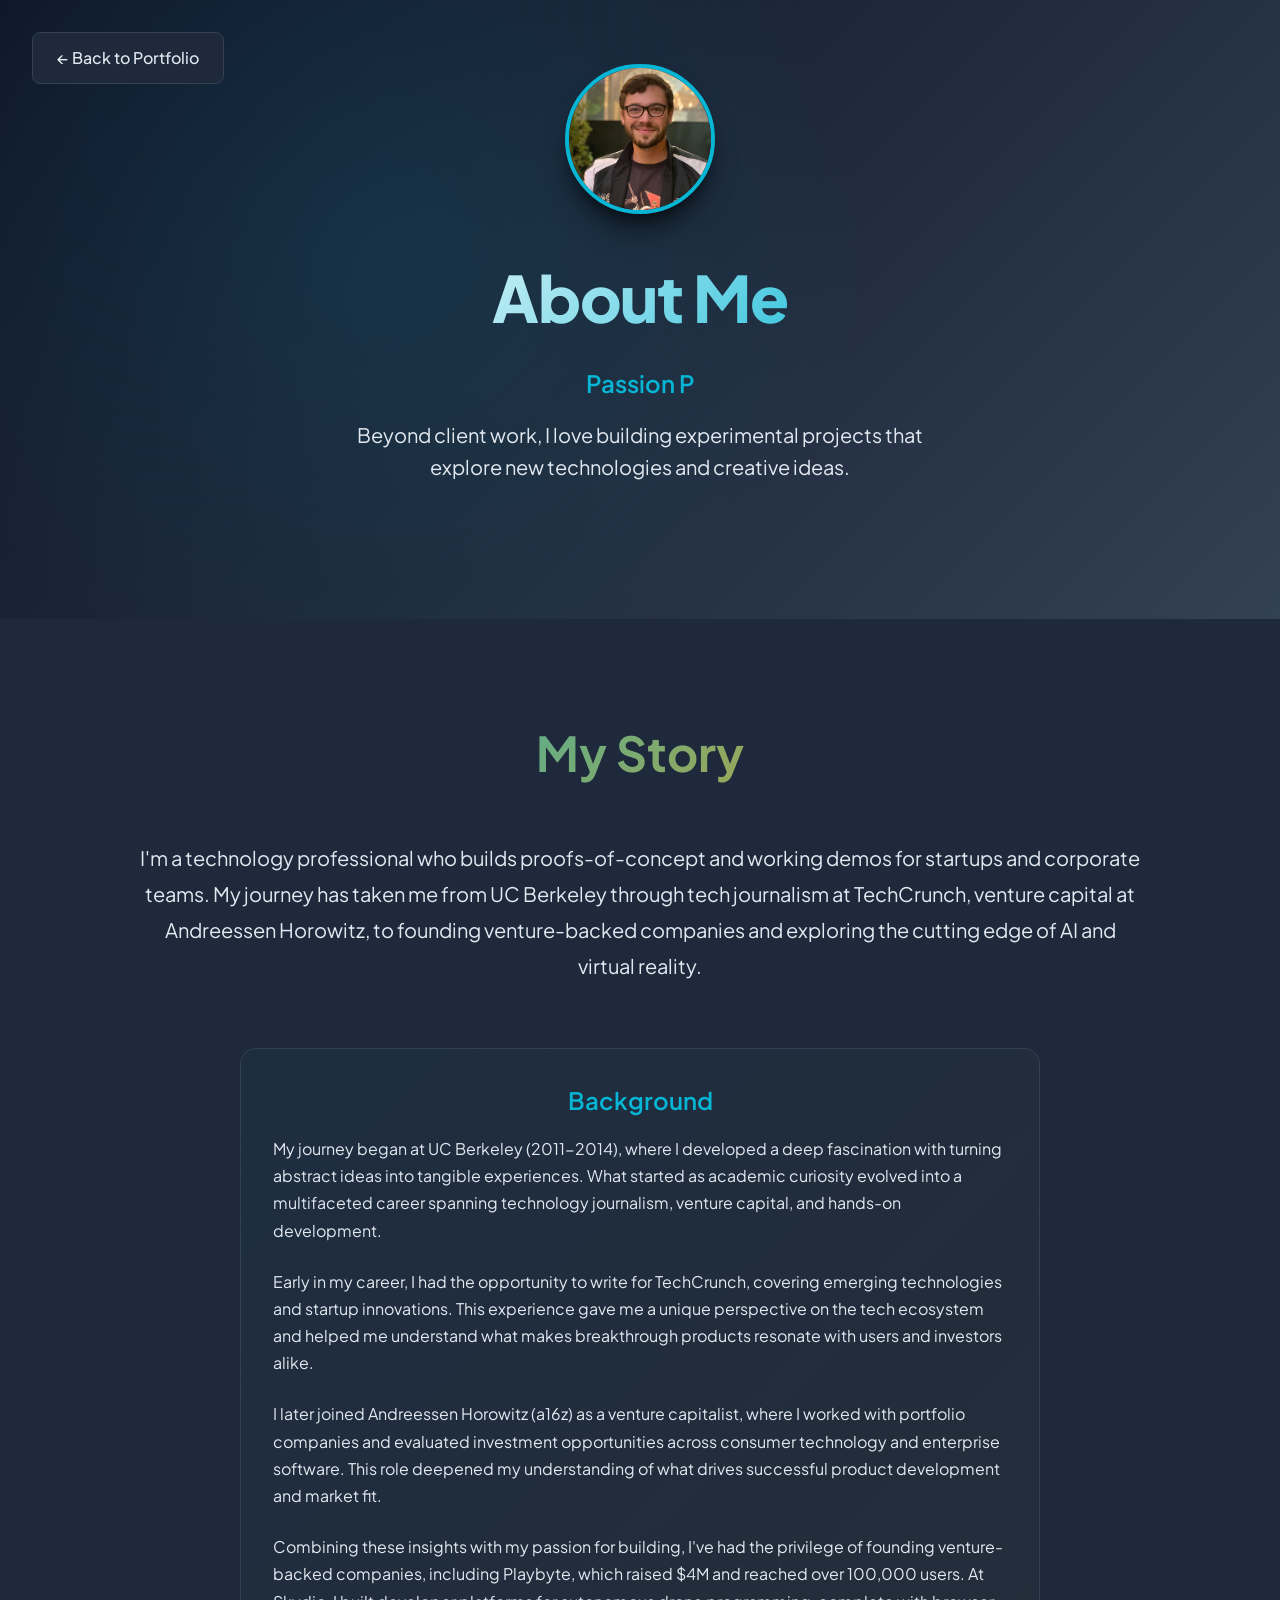
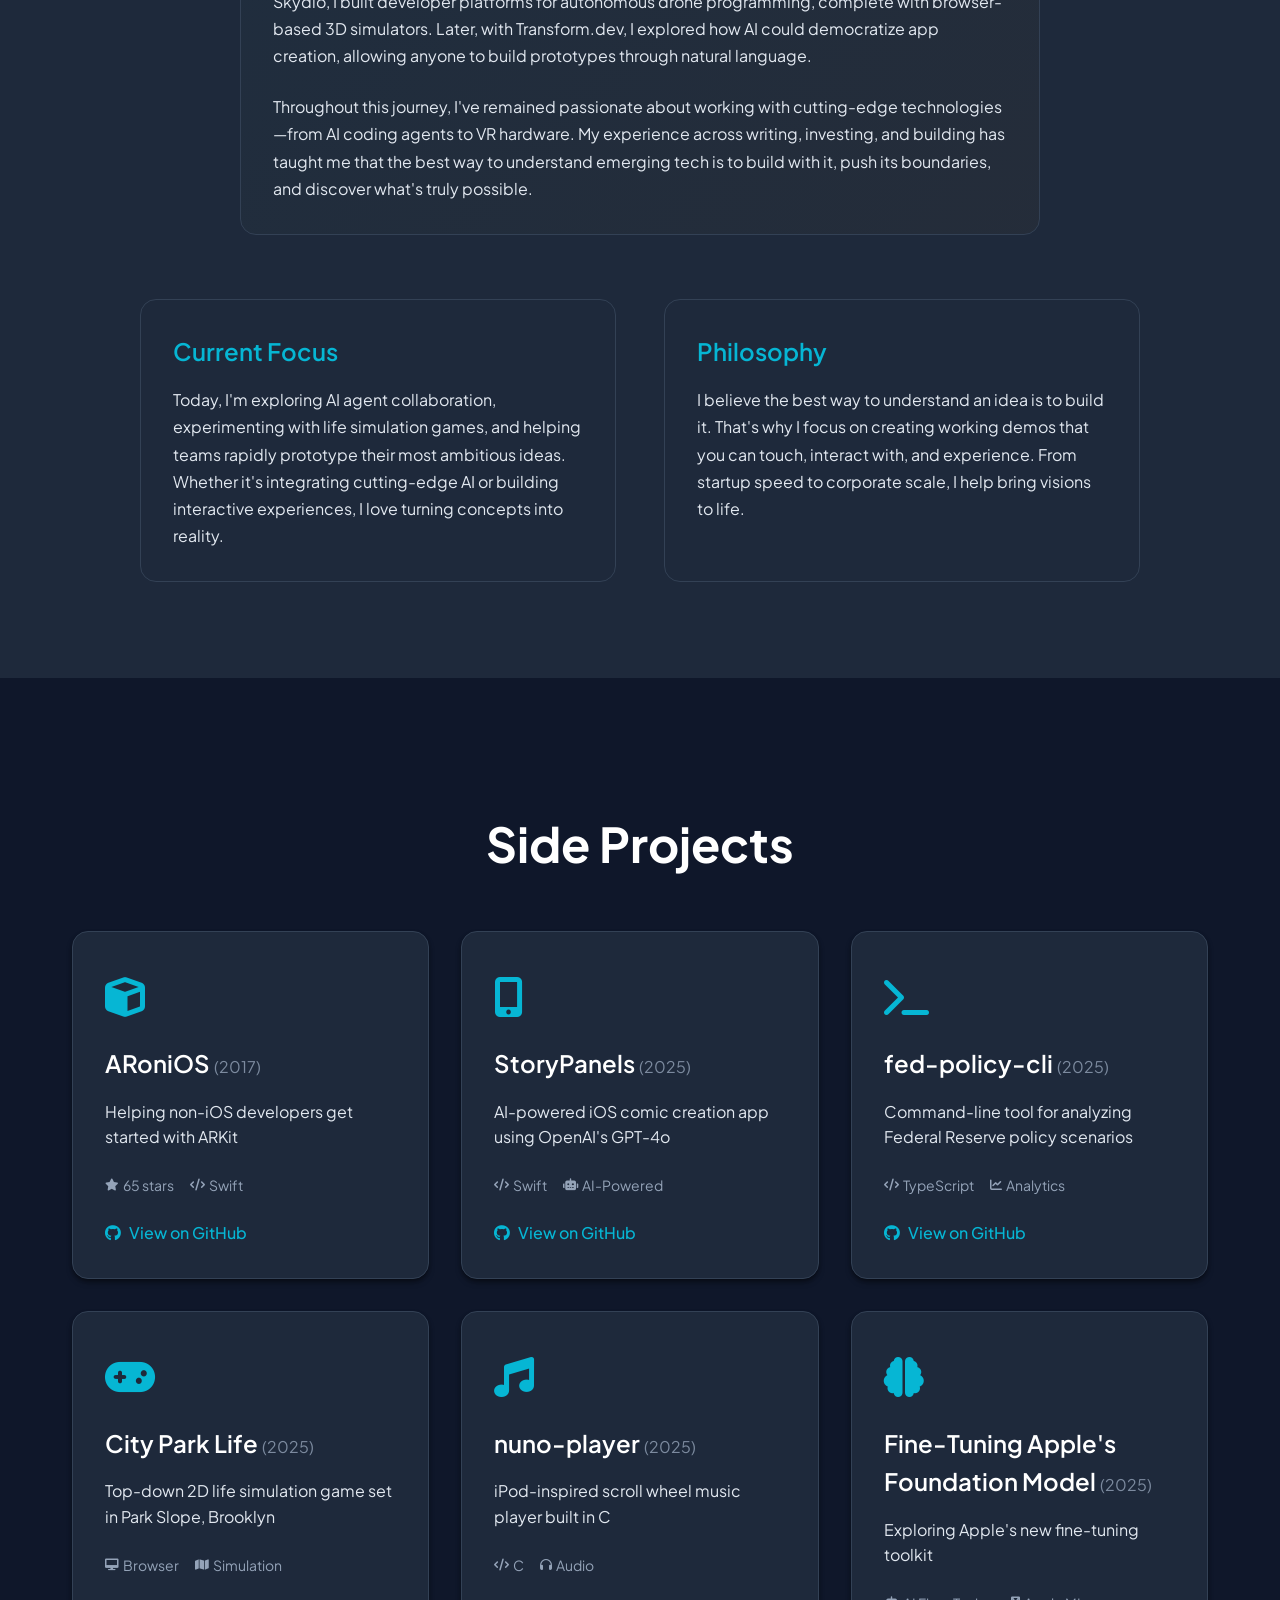
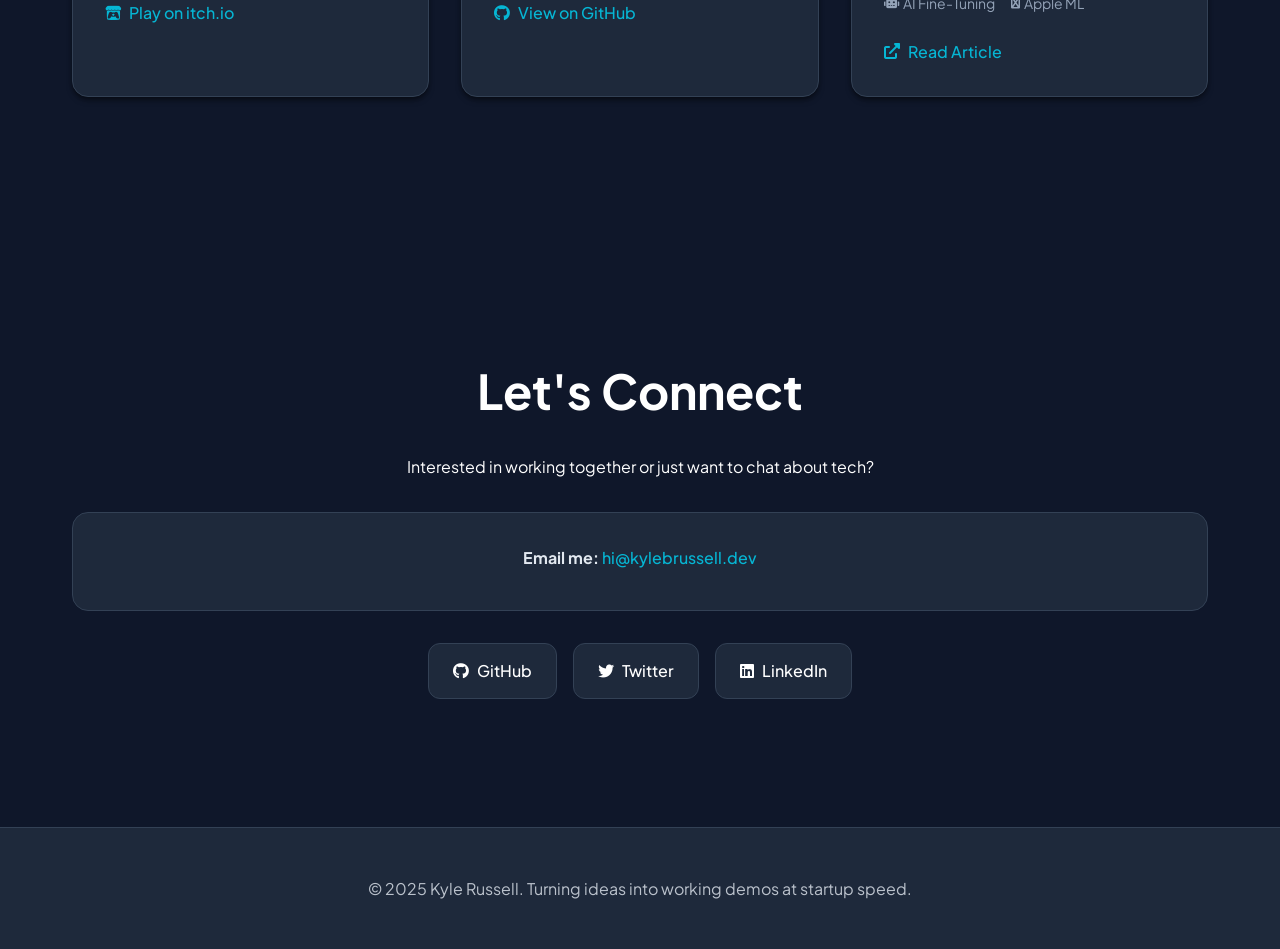
==== about.html @ c1e5ae88 "Expand About page background with TechCrunch and a16z experience - Add TechCrunch technology journal" ====
<!DOCTYPE html>
<html lang="en">
<head>
    <meta charset="UTF-8">
    <meta name="viewport" content="width=device-width, initial-scale=1.0">
    <title>About Kyle Russell - Rapid Prototyping & Demo Development</title>
    <link rel="stylesheet" href="styles.css?v=2">
    <link href="https://fonts.googleapis.com/css2?family=Plus+Jakarta+Sans:wght@200;300;400;500;600;700;800&display=swap" rel="stylesheet">
    <link rel="stylesheet" href="https://cdnjs.cloudflare.com/ajax/libs/font-awesome/6.0.0/css/all.min.css">
</head>
<body>
    <header class="hero about-hero">
        <div class="container">
            <nav class="about-nav">
                <a href="index.html" class="nav-link">← Back to Portfolio</a>
            </nav>
            <div class="hero-content">
                <div class="hero-profile">
                    <img src="./kyle-2019.jpeg" alt="Kyle Russell" class="profile-image">
                </div>
                <h1>About Me</h1>
                <p class="hero-subtitle">Passion Projects & Personal Exploration</p>
                <p class="hero-description">Beyond client work, I love building experimental projects that explore new technologies and creative ideas.</p>
            </div>
        </div>
    </header>

    <main>
        <section id="biography" class="biography">
            <div class="container">
                <h2>My Story</h2>
                <div class="bio-content">
                    <p class="bio-intro">
                        I'm a technology professional who builds proofs-of-concept and working demos for startups and corporate teams. 
                        My journey has taken me from UC Berkeley through tech journalism at TechCrunch, venture capital at Andreessen Horowitz, 
                        to founding venture-backed companies and exploring the cutting edge of AI and virtual reality.
                    </p>
                    
                    <div class="bio-featured">
                        <div class="bio-section featured-background">
                            <h3>Background</h3>
                            <p>
                                My journey began at UC Berkeley (2011-2014), where I developed a deep fascination with turning 
                                abstract ideas into tangible experiences. What started as academic curiosity evolved into a 
                                multifaceted career spanning technology journalism, venture capital, and hands-on development.
                            </p>
                            <p>
                                Early in my career, I had the opportunity to write for TechCrunch, covering emerging technologies 
                                and startup innovations. This experience gave me a unique perspective on the tech ecosystem and 
                                helped me understand what makes breakthrough products resonate with users and investors alike.
                            </p>
                            <p>
                                I later joined Andreessen Horowitz (a16z) as a venture capitalist, where I worked with portfolio 
                                companies and evaluated investment opportunities across consumer technology and enterprise software. 
                                This role deepened my understanding of what drives successful product development and market fit.
                            </p>
                            <p>
                                Combining these insights with my passion for building, I've had the privilege of founding venture-backed 
                                companies, including Playbyte, which raised $4M and reached over 100,000 users. At Skydio, I built 
                                developer platforms for autonomous drone programming, complete with browser-based 3D simulators. 
                                Later, with Transform.dev, I explored how AI could democratize app creation, allowing anyone to 
                                build prototypes through natural language.
                            </p>
                            <p>
                                Throughout this journey, I've remained passionate about working with cutting-edge technologies—from 
                                AI coding agents to VR hardware. My experience across writing, investing, and building has taught me 
                                that the best way to understand emerging tech is to build with it, push its boundaries, and 
                                discover what's truly possible.
                            </p>
                        </div>
                    </div>
                    
                    <div class="bio-grid">
                        <div class="bio-section">
                            <h3>Current Focus</h3>
                            <p>
                                Today, I'm exploring AI agent collaboration, experimenting with life simulation games, 
                                and helping teams rapidly prototype their most ambitious ideas. Whether it's integrating 
                                cutting-edge AI or building interactive experiences, I love turning concepts into reality.
                            </p>
                        </div>
                        
                        <div class="bio-section">
                            <h3>Philosophy</h3>
                            <p>
                                I believe the best way to understand an idea is to build it. That's why I focus on creating 
                                working demos that you can touch, interact with, and experience. From startup speed to 
                                corporate scale, I help bring visions to life.
                            </p>
                        </div>
                    </div>
                </div>
            </div>
        </section>

        <section id="projects" class="projects">
            <div class="container">
                <h2>Side Projects</h2>
                <div class="projects-grid">
                    <div class="project-card">
                        <div class="card-icon">
                            <i class="fas fa-cube"></i>
                        </div>
                        <h3>ARoniOS <span class="project-year">(2017)</span></h3>
                        <p>Helping non-iOS developers get started with ARKit</p>
                        <div class="project-stats">
                            <span class="stat">
                                <i class="fas fa-star"></i> 65 stars
                            </span>
                            <span class="stat">
                                <i class="fas fa-code"></i> Swift
                            </span>
                        </div>
                        <a href="https://github.com/kylebrussell/ARoniOS" class="project-link">
                            <i class="fab fa-github"></i> View on GitHub
                        </a>
                    </div>

                    <div class="project-card">
                        <div class="card-icon">
                            <i class="fas fa-mobile-alt"></i>
                        </div>
                        <h3>StoryPanels <span class="project-year">(2025)</span></h3>
                        <p>AI-powered iOS comic creation app using OpenAI's GPT-4o</p>
                        <div class="project-stats">
                            <span class="stat">
                                <i class="fas fa-code"></i> Swift
                            </span>
                            <span class="stat">
                                <i class="fas fa-robot"></i> AI-Powered
                            </span>
                        </div>
                        <a href="https://github.com/kylebrussell/StoryPanels" class="project-link">
                            <i class="fab fa-github"></i> View on GitHub
                        </a>
                    </div>

                    <div class="project-card">
                        <div class="card-icon">
                            <i class="fas fa-terminal"></i>
                        </div>
                        <h3>fed-policy-cli <span class="project-year">(2025)</span></h3>
                        <p>Command-line tool for analyzing Federal Reserve policy scenarios</p>
                        <div class="project-stats">
                            <span class="stat">
                                <i class="fas fa-code"></i> TypeScript
                            </span>
                            <span class="stat">
                                <i class="fas fa-chart-line"></i> Analytics
                            </span>
                        </div>
                        <a href="https://github.com/kylebrussell/fed-policy-cli" class="project-link">
                            <i class="fab fa-github"></i> View on GitHub
                        </a>
                    </div>

                    <div class="project-card">
                        <div class="card-icon">
                            <i class="fas fa-gamepad"></i>
                        </div>
                        <h3>City Park Life <span class="project-year">(2025)</span></h3>
                        <p>Top-down 2D life simulation game set in Park Slope, Brooklyn</p>
                        <div class="project-stats">
                            <span class="stat">
                                <i class="fas fa-desktop"></i> Browser
                            </span>
                            <span class="stat">
                                <i class="fas fa-map"></i> Simulation
                            </span>
                        </div>
                        <a href="https://kylebrussell.itch.io/" class="project-link">
                            <i class="fab fa-itch-io"></i> Play on itch.io
                        </a>
                    </div>

                    <div class="project-card">
                        <div class="card-icon">
                            <i class="fas fa-music"></i>
                        </div>
                        <h3>nuno-player <span class="project-year">(2025)</span></h3>
                        <p>iPod-inspired scroll wheel music player built in C</p>
                        <div class="project-stats">
                            <span class="stat">
                                <i class="fas fa-code"></i> C
                            </span>
                            <span class="stat">
                                <i class="fas fa-headphones"></i> Audio
                            </span>
                        </div>
                        <a href="https://github.com/kylebrussell/nuno-player" class="project-link">
                            <i class="fab fa-github"></i> View on GitHub
                        </a>
                    </div>

                    <div class="project-card">
                        <div class="card-icon">
                            <i class="fas fa-brain"></i>
                        </div>
                        <h3>Fine-Tuning Apple's Foundation Model <span class="project-year">(2025)</span></h3>
                        <p>Exploring Apple's new fine-tuning toolkit</p>
                        <div class="project-stats">
                            <span class="stat">
                                <i class="fas fa-robot"></i> AI Fine-Tuning
                            </span>
                            <span class="stat">
                                <i class="fas fa-apple"></i> Apple ML
                            </span>
                        </div>
                        <a href="https://collisions.substack.com/p/fine-tuning-apples-new-foundation" class="project-link">
                            <i class="fas fa-external-link-alt"></i> Read Article
                        </a>
                    </div>
                </div>
            </div>
        </section>

        <section id="contact" class="contact">
            <div class="container">
                <h2>Let's Connect</h2>
                <p>Interested in working together or just want to chat about tech?</p>
                <div class="contact-cta">
                    <p><strong>Email me:</strong> <a href="mailto:hi@kylebrussell.dev">hi@kylebrussell.dev</a></p>
                </div>
                <div class="contact-links">
                    <a href="https://github.com/kylebrussell" class="contact-link">
                        <i class="fab fa-github"></i> GitHub
                    </a>
                    <a href="https://x.com/kylebrussell" class="contact-link">
                        <i class="fab fa-twitter"></i> Twitter
                    </a>
                    <a href="https://www.linkedin.com/in/kyle-russell-32a49668/" class="contact-link">
                        <i class="fab fa-linkedin"></i> LinkedIn
                    </a>
                </div>
            </div>
        </section>
    </main>

    <footer>
        <div class="container">
            <p>&copy; 2025 Kyle Russell. Turning ideas into working demos at startup speed.</p>
        </div>
    </footer>

    <script src="script.js"></script>
</body>
</html>
---- styles.css ----
:root {
    --primary-color: #06b6d4;
    --primary-hover: #0891b2;
    --secondary-color: #64748b;
    --accent-color: #f59e0b;
    --text-primary: #ffffff;
    --text-secondary: #e2e8f0;
    --text-muted: #94a3b8;
    --bg-primary: #0f172a;
    --bg-secondary: #1e293b;
    --bg-tertiary: #334155;
    --bg-card: #1e293b;
    --border-color: #334155;
    --shadow-sm: 0 1px 2px 0 rgba(0, 0, 0, 0.3);
    --shadow-md: 0 4px 6px -1px rgba(0, 0, 0, 0.4), 0 2px 4px -1px rgba(0, 0, 0, 0.3);
    --shadow-lg: 0 10px 15px -3px rgba(0, 0, 0, 0.4), 0 4px 6px -2px rgba(0, 0, 0, 0.3);
    --shadow-xl: 0 20px 25px -5px rgba(0, 0, 0, 0.5), 0 10px 10px -5px rgba(0, 0, 0, 0.3);
    --gradient-primary: linear-gradient(135deg, #0f172a 0%, #1e293b 100%);
    --gradient-accent: linear-gradient(135deg, #06b6d4 0%, #0891b2 100%);
    --gradient-hero: linear-gradient(135deg, #0f172a 0%, #1e293b 50%, #334155 100%);
}

* {
    margin: 0;
    padding: 0;
    box-sizing: border-box;
}

body {
    font-family: 'Plus Jakarta Sans', -apple-system, BlinkMacSystemFont, 'Segoe UI', sans-serif;
    line-height: 1.6;
    color: var(--text-primary);
    background-color: var(--bg-primary);
    overflow-x: hidden;
}

.container {
    max-width: 1200px;
    margin: 0 auto;
    padding: 0 2rem;
}

/* Hero Section */
.hero {
    background: var(--gradient-hero);
    color: var(--text-primary);
    padding: 8rem 0;
    position: relative;
    overflow: hidden;
    min-height: 100vh;
    display: flex;
    align-items: center;
}

.hero::before {
    content: '';
    position: absolute;
    top: 0;
    left: 0;
    right: 0;
    bottom: 0;
    background: radial-gradient(circle at 30% 40%, rgba(6, 182, 212, 0.1) 0%, transparent 50%);
    pointer-events: none;
}

.hero-content {
    text-align: center;
    position: relative;
    z-index: 1;
}

.hero-profile {
    margin-bottom: 2rem;
    text-align: center;
    display: flex;
    justify-content: center;
    align-items: center;
}

.profile-image {
    width: 150px !important;
    height: 150px !important;
    border-radius: 50% !important;
    object-fit: cover !important;
    border: 4px solid var(--primary-color) !important;
    box-shadow: var(--shadow-xl) !important;
    transition: transform 0.3s ease;
    display: block !important;
    margin: 0 auto !important;
    max-width: 150px !important;
    max-height: 150px !important;
}

.profile-image:hover {
    transform: scale(1.05);
}

.hero h1 {
    font-size: 4rem;
    font-weight: 800;
    margin-bottom: 1rem;
    letter-spacing: -0.02em;
    background: linear-gradient(135deg, var(--text-primary) 0%, var(--primary-color) 100%);
    -webkit-background-clip: text;
    -webkit-text-fill-color: transparent;
    background-clip: text;
}

.hero-subtitle {
    font-size: 1.5rem;
    font-weight: 600;
    margin-bottom: 1rem;
    color: var(--primary-color);
}

.hero-description {
    font-size: 1.25rem;
    font-weight: 400;
    margin-bottom: 2.5rem;
    color: var(--text-secondary);
    max-width: 600px;
    margin-left: auto;
    margin-right: auto;
}

.hero-links {
    display: flex;
    gap: 1rem;
    justify-content: center;
    flex-wrap: wrap;
}

/* Buttons */
.btn {
    display: inline-flex;
    align-items: center;
    gap: 0.5rem;
    padding: 0.875rem 2rem;
    border-radius: 0.75rem;
    font-weight: 600;
    text-decoration: none;
    transition: all 0.3s ease;
    border: none;
    cursor: pointer;
    font-size: 1rem;
    position: relative;
    overflow: hidden;
}

.btn::before {
    content: '';
    position: absolute;
    top: 0;
    left: -100%;
    width: 100%;
    height: 100%;
    background: linear-gradient(90deg, transparent, rgba(255, 255, 255, 0.1), transparent);
    transition: left 0.5s ease;
}

.btn:hover::before {
    left: 100%;
}

.btn-primary {
    background: var(--gradient-accent);
    color: var(--text-primary);
    border: 1px solid var(--primary-color);
}

.btn-primary:hover {
    transform: translateY(-2px);
    box-shadow: var(--shadow-lg);
}

.btn-secondary {
    background: transparent;
    color: var(--text-primary);
    border: 2px solid var(--border-color);
}

.btn-secondary:hover {
    background: var(--bg-secondary);
    border-color: var(--primary-color);
    transform: translateY(-2px);
}

/* Services Section */
.services {
    padding: 8rem 0;
    background: var(--bg-primary);
}

.services h2 {
    text-align: center;
    font-size: 3rem;
    font-weight: 700;
    margin-bottom: 3rem;
    color: var(--text-primary);
}

.services-grid {
    display: grid;
    grid-template-columns: repeat(auto-fit, minmax(350px, 1fr));
    gap: 2rem;
    margin-bottom: 4rem;
}

.service-card {
    background: var(--bg-card);
    border: 1px solid var(--border-color);
    border-radius: 1rem;
    padding: 2.5rem;
    box-shadow: var(--shadow-md);
    transition: all 0.3s ease;
    text-align: center;
    position: relative;
    overflow: hidden;
}

.service-card::before {
    content: '';
    position: absolute;
    top: 0;
    left: 0;
    right: 0;
    height: 3px;
    background: var(--gradient-accent);
    transform: scaleX(0);
    transition: transform 0.3s ease;
}

.service-card:hover::before {
    transform: scaleX(1);
}

.service-card:hover {
    transform: translateY(-8px);
    box-shadow: var(--shadow-xl);
    border-color: var(--primary-color);
}

.service-icon {
    font-size: 3rem;
    color: var(--primary-color);
    margin-bottom: 1.5rem;
}

.service-card h3 {
    font-size: 1.5rem;
    font-weight: 600;
    margin-bottom: 1rem;
    color: var(--text-primary);
}

.service-card p {
    color: var(--text-secondary);
    line-height: 1.7;
}

.pricing-highlight {
    background: var(--gradient-accent);
    color: var(--text-primary);
    padding: 3rem;
    border-radius: 1rem;
    text-align: center;
    box-shadow: var(--shadow-xl);
    position: relative;
    overflow: hidden;
}

.pricing-highlight::before {
    content: '';
    position: absolute;
    top: -50%;
    left: -50%;
    width: 200%;
    height: 200%;
    background: radial-gradient(circle, rgba(255, 255, 255, 0.1) 0%, transparent 50%);
    animation: pulse 4s ease-in-out infinite;
}

@keyframes pulse {
    0%, 100% { transform: scale(1); opacity: 0.5; }
    50% { transform: scale(1.1); opacity: 0.8; }
}

.pricing-highlight h3 {
    font-size: 2.25rem;
    font-weight: 700;
    margin-bottom: 1rem;
    position: relative;
    z-index: 1;
}

.pricing-highlight p {
    font-size: 1.125rem;
    opacity: 0.9;
    position: relative;
    z-index: 1;
}

.section-subtitle {
    text-align: center;
    font-size: 1.25rem;
    color: var(--text-secondary);
    margin-bottom: 3rem;
    max-width: 600px;
    margin-left: auto;
    margin-right: auto;
}

/* Featured Project */
.featured-project {
    padding: 8rem 0;
    background: var(--bg-secondary);
}

.featured-title {
    text-align: center;
    font-size: 3rem;
    font-weight: 700;
    margin-bottom: 4rem;
    color: var(--text-primary);
}

.featured-grid {
    display: grid;
    grid-template-columns: 1fr;
    gap: 6rem;
}

.featured-item {
    display: grid;
    grid-template-columns: 1fr 1fr;
    gap: 4rem;
    align-items: center;
}

.featured-item:nth-child(even) {
    direction: rtl;
}

.featured-item:nth-child(even) > * {
    direction: ltr;
}

.featured-text h3 {
    font-size: 2.5rem;
    font-weight: 700;
    margin-bottom: 1rem;
    color: var(--text-primary);
}

.featured-tagline {
    font-size: 1.5rem;
    font-weight: 500;
    color: var(--primary-color);
    margin-bottom: 1.5rem;
}

.featured-description {
    font-size: 1.125rem;
    color: var(--text-secondary);
    margin-bottom: 2rem;
    line-height: 1.8;
}

.featured-tech {
    display: flex;
    gap: 0.75rem;
    flex-wrap: wrap;
}

.tech-tag {
    background: var(--primary-color);
    color: var(--bg-primary);
    padding: 0.5rem 1rem;
    border-radius: 2rem;
    font-size: 0.875rem;
    font-weight: 600;
}

.featured-visual {
    display: flex;
    justify-content: center;
}

.featured-card {
    background: var(--bg-card);
    border-radius: 1rem;
    padding: 3rem;
    box-shadow: var(--shadow-xl);
    text-align: center;
    border: 1px solid var(--border-color);
    transform: rotate(-2deg);
    transition: transform 0.3s ease;
    position: relative;
}

.featured-card::before {
    content: '';
    position: absolute;
    top: 0;
    left: 0;
    right: 0;
    bottom: 0;
    background: linear-gradient(135deg, var(--primary-color) 0%, transparent 100%);
    opacity: 0.05;
    border-radius: 1rem;
}

.featured-card:hover {
    transform: rotate(0deg) scale(1.05);
}

.featured-card-link {
    text-decoration: none;
    display: block;
    transition: all 0.3s ease;
}

.featured-card-link:hover .featured-card {
    transform: rotate(0deg) scale(1.05);
}

.featured-card .card-icon {
    font-size: 3rem;
    color: var(--primary-color);
    margin-bottom: 1rem;
}

.featured-card h3 {
    font-size: 1.5rem;
    font-weight: 600;
    margin-bottom: 0.5rem;
    color: var(--text-primary);
}

.featured-card p {
    color: var(--text-secondary);
    font-size: 1rem;
}

/* Projects Section */
.projects {
    padding: 8rem 0;
    background: var(--bg-primary);
}

.projects h2 {
    text-align: center;
    font-size: 3rem;
    font-weight: 700;
    margin-bottom: 3rem;
    color: var(--text-primary);
}

.projects-grid {
    display: grid;
    grid-template-columns: repeat(auto-fit, minmax(350px, 1fr));
    gap: 2rem;
}

.project-card {
    background: var(--bg-card);
    border: 1px solid var(--border-color);
    border-radius: 1rem;
    padding: 2rem;
    box-shadow: var(--shadow-md);
    transition: all 0.3s ease;
    position: relative;
}

.project-card::before {
    content: '';
    position: absolute;
    top: 0;
    left: 0;
    right: 0;
    height: 3px;
    background: var(--gradient-accent);
    transform: scaleX(0);
    transition: transform 0.3s ease;
}

.project-card:hover::before {
    transform: scaleX(1);
}

.project-card:hover {
    transform: translateY(-8px);
    box-shadow: var(--shadow-xl);
    border-color: var(--primary-color);
}

.project-card .card-icon {
    font-size: 2.5rem;
    color: var(--primary-color);
    margin-bottom: 1rem;
}

.project-card h3 {
    font-size: 1.5rem;
    font-weight: 600;
    margin-bottom: 1rem;
    color: var(--text-primary);
}

.project-year {
    font-size: 1rem;
    font-weight: 400;
    color: var(--text-muted);
    opacity: 0.8;
}

.project-card p {
    color: var(--text-secondary);
    margin-bottom: 1.5rem;
    line-height: 1.6;
}

.project-stats {
    display: flex;
    gap: 1rem;
    margin-bottom: 1.5rem;
    flex-wrap: wrap;
}

.stat {
    display: flex;
    align-items: center;
    gap: 0.25rem;
    font-size: 0.875rem;
    color: var(--text-muted);
}

.stat i {
    font-size: 0.75rem;
}

.project-link {
    display: inline-flex;
    align-items: center;
    gap: 0.5rem;
    color: var(--primary-color);
    text-decoration: none;
    font-weight: 500;
    transition: color 0.2s ease;
}

.project-link:hover {
    color: var(--primary-hover);
}

/* Skills Section */
.skills {
    padding: 8rem 0;
    background: var(--bg-secondary);
}

.skills h2 {
    text-align: center;
    font-size: 3rem;
    font-weight: 700;
    margin-bottom: 3rem;
    color: var(--text-primary);
}

.skills-grid {
    display: grid;
    grid-template-columns: repeat(auto-fit, minmax(300px, 1fr));
    gap: 2rem;
}

.skill-category {
    background: var(--bg-card);
    border-radius: 1rem;
    padding: 2rem;
    box-shadow: var(--shadow-md);
    border: 1px solid var(--border-color);
    transition: all 0.3s ease;
}

.skill-category:hover {
    transform: translateY(-4px);
    box-shadow: var(--shadow-lg);
}

.skill-category h3 {
    font-size: 1.25rem;
    font-weight: 600;
    margin-bottom: 1rem;
    color: var(--text-primary);
}

.skill-tags {
    display: flex;
    flex-wrap: wrap;
    gap: 0.5rem;
}

.skill-tag {
    background: var(--bg-tertiary);
    color: var(--text-secondary);
    padding: 0.5rem 1rem;
    border-radius: 2rem;
    font-size: 0.875rem;
    font-weight: 500;
    border: 1px solid var(--border-color);
    transition: all 0.2s ease;
}

.skill-tag:hover {
    background: var(--primary-color);
    color: var(--bg-primary);
    border-color: var(--primary-color);
}

/* Contact Section */
.contact {
    padding: 8rem 0;
    background: var(--bg-primary);
    text-align: center;
}

.contact h2 {
    font-size: 3rem;
    font-weight: 700;
    margin-bottom: 1.5rem;
    color: var(--text-primary);
}

.contact > p {
    font-size: 1.125rem;
    color: var(--text-secondary);
    margin-bottom: 2rem;
}

.contact-cta {
    background: var(--bg-card);
    padding: 2rem;
    border-radius: 1rem;
    margin-top: 2rem;
    margin-bottom: 2rem;
    border: 1px solid var(--border-color);
}

.contact-cta p {
    margin-bottom: 0.5rem;
    color: var(--text-secondary);
}

.contact-cta a {
    color: var(--primary-color);
    text-decoration: none;
    font-weight: 500;
}

.contact-cta a:hover {
    color: var(--primary-hover);
}

.booking-cta {
    background: var(--bg-card);
    padding: 2rem;
    border-radius: 1rem;
    margin-bottom: 2rem;
    border: 1px solid var(--border-color);
    text-align: center;
}

.booking-cta p {
    margin-bottom: 1rem;
    color: var(--text-secondary);
}

.booking-cta .booking-btn {
    margin-bottom: 1rem;
    background: var(--gradient-accent) !important;
    color: var(--text-primary) !important;
    border: 1px solid var(--primary-color) !important;
}

.booking-cta .booking-btn:hover {
    transform: translateY(-2px) !important;
    box-shadow: var(--shadow-lg) !important;
}

.contact-links {
    display: flex;
    gap: 1rem;
    justify-content: center;
    flex-wrap: wrap;
}

.contact-link {
    display: inline-flex;
    align-items: center;
    gap: 0.5rem;
    padding: 0.875rem 1.5rem;
    background: var(--bg-card);
    color: var(--text-primary);
    text-decoration: none;
    border-radius: 0.75rem;
    font-weight: 500;
    transition: all 0.3s ease;
    border: 1px solid var(--border-color);
}

.contact-link:hover {
    background: var(--primary-color);
    color: var(--bg-primary);
    transform: translateY(-2px);
    box-shadow: var(--shadow-lg);
}

/* Footer */
footer {
    background: var(--bg-secondary);
    color: var(--text-secondary);
    padding: 3rem 0;
    text-align: center;
    border-top: 1px solid var(--border-color);
}

footer p {
    opacity: 0.8;
}

/* Responsive Design */
@media (max-width: 768px) {
    .container {
        padding: 0 1rem;
    }
    
    .hero {
        padding: 6rem 0;
        min-height: 100vh;
    }
    
    .hero h1 {
        font-size: 2.5rem;
    }
    
    .hero-subtitle {
        font-size: 1.25rem;
    }
    
    .hero-description {
        font-size: 1rem;
    }
    
    .profile-image {
        width: 120px;
        height: 120px;
    }
    
    .featured-grid {
        gap: 3rem;
    }
    
    .featured-item {
        grid-template-columns: 1fr;
        gap: 2rem;
        text-align: center;
    }
    
    .featured-item:nth-child(even) {
        direction: ltr;
    }
    
    .featured-text h3 {
        font-size: 1.75rem;
    }
    
    .featured-tagline {
        font-size: 1.125rem;
    }
    
    .featured-description {
        font-size: 1rem;
    }
    
    .services, .projects, .skills, .contact {
        padding: 6rem 0;
    }
    
    .services h2, .featured-title, .projects h2, .skills h2, .contact h2 {
        font-size: 2rem;
    }
    
    .services-grid {
        grid-template-columns: 1fr;
    }
    
    .pricing-highlight {
        padding: 2rem;
    }
    
    .pricing-highlight h3 {
        font-size: 1.5rem;
    }
    
    .projects-grid {
        grid-template-columns: 1fr;
    }
    
    .skills-grid {
        grid-template-columns: 1fr;
    }
    
    .hero-links, .contact-links {
        flex-direction: column;
        align-items: center;
    }
}

@media (max-width: 480px) {
    .hero h1 {
        font-size: 2rem;
    }
    
    .featured-card {
        padding: 2rem;
    }
    
    .project-card {
        padding: 1.5rem;
    }
    
    .skill-category {
        padding: 1.5rem;
    }
    
    .profile-image {
        width: 100px;
        height: 100px;
    }
}

/* Smooth scrolling */
html {
    scroll-behavior: smooth;
}

/* Force cache refresh */

/* Animation utilities */
@keyframes fadeInUp {
    from {
        opacity: 0;
        transform: translateY(30px);
    }
    to {
        opacity: 1;
        transform: translateY(0);
    }
}

.animate-fade-in-up {
    animation: fadeInUp 0.6s ease-out;
}

/* Glowing effect for interactive elements */
@keyframes glow {
    0%, 100% {
        box-shadow: 0 0 5px var(--primary-color);
    }
    50% {
        box-shadow: 0 0 20px var(--primary-color), 0 0 30px var(--primary-color);
    }
}

.glow {
    animation: glow 2s ease-in-out infinite alternate;
}

/* Gradient text effect */
.gradient-text {
    background: linear-gradient(135deg, var(--primary-color) 0%, var(--accent-color) 100%);
    -webkit-background-clip: text;
    -webkit-text-fill-color: transparent;
    background-clip: text;
}

/* Showcase Section */
.showcase {
    padding: 6rem 0;
    background: var(--gradient-primary);
    position: relative;
}

.showcase h2 {
    font-size: 3rem;
    font-weight: 700;
    text-align: center;
    margin-bottom: 1rem;
    background: linear-gradient(135deg, var(--primary-color) 0%, var(--accent-color) 100%);
    -webkit-background-clip: text;
    -webkit-text-fill-color: transparent;
    background-clip: text;
}

.showcase .section-subtitle {
    font-size: 1.25rem;
    color: var(--text-muted);
    text-align: center;
    margin-bottom: 4rem;
    max-width: 600px;
    margin-left: auto;
    margin-right: auto;
}

.showcase-grid {
    display: grid;
    grid-template-columns: 1fr;
    gap: 4rem;
}

.showcase-item {
    display: grid;
    grid-template-columns: 1fr 1fr;
    gap: 3rem;
    align-items: center;
    background: var(--bg-card);
    border-radius: 1rem;
    padding: 2rem;
    border: 1px solid var(--border-color);
    transition: all 0.3s ease;
    position: relative;
    overflow: hidden;
}

.showcase-item::before {
    content: '';
    position: absolute;
    top: 0;
    left: 0;
    right: 0;
    bottom: 0;
    background: linear-gradient(135deg, var(--primary-color) 0%, var(--accent-color) 100%);
    opacity: 0;
    transition: opacity 0.3s ease;
    z-index: 1;
}

.showcase-item:hover::before {
    opacity: 0.05;
}

.showcase-item:hover {
    transform: translateY(-10px);
    box-shadow: var(--shadow-xl);
    border-color: var(--primary-color);
}

.showcase-item:nth-child(even) {
    grid-template-columns: 1fr 1fr;
}

.showcase-item:nth-child(even) .showcase-visual {
    order: 2;
}

.showcase-item:nth-child(even) .showcase-content {
    order: 1;
}

.showcase-visual {
    position: relative;
    z-index: 2;
}

.showcase-visual .showcase-image {
    width: 100% !important;
    max-width: 500px !important;
    height: auto !important;
    max-height: 350px !important;
    object-fit: cover !important;
    border-radius: 0.75rem;
    box-shadow: var(--shadow-lg);
    transition: transform 0.3s ease;
    display: block;
}

.showcase-item:hover .showcase-image {
    transform: scale(1.02);
}

.showcase-content {
    position: relative;
    z-index: 2;
}

.showcase-content h3 {
    font-size: 2rem;
    font-weight: 700;
    color: var(--text-primary);
    margin-bottom: 0.5rem;
}

.showcase-tagline {
    font-size: 1.125rem;
    color: var(--primary-color);
    font-weight: 600;
    margin-bottom: 1rem;
}

.showcase-description {
    font-size: 1rem;
    color: var(--text-secondary);
    line-height: 1.7;
    margin-bottom: 1.5rem;
}

.showcase-tech {
    display: flex;
    flex-wrap: wrap;
    gap: 0.5rem;
}

.showcase-tech .tech-tag {
    background: var(--bg-tertiary);
    color: var(--text-secondary);
    padding: 0.375rem 0.75rem;
    border-radius: 0.5rem;
    font-size: 0.875rem;
    font-weight: 500;
    border: 1px solid var(--border-color);
    transition: all 0.3s ease;
}

.showcase-item:hover .tech-tag {
    background: var(--primary-color);
    color: var(--text-primary);
    border-color: var(--primary-color);
}

/* Responsive Design for Showcase */
@media (max-width: 1024px) {
    .showcase-item {
        grid-template-columns: 1fr;
        gap: 2rem;
    }
    
    .showcase-item:nth-child(even) {
        grid-template-columns: 1fr;
    }
    
    .showcase-item:nth-child(even) .showcase-visual,
    .showcase-item:nth-child(even) .showcase-content {
        order: initial;
    }
}

@media (max-width: 768px) {
    .showcase {
        padding: 4rem 0;
    }
    
    .showcase h2 {
        font-size: 2.5rem;
    }
    
    .showcase .section-subtitle {
        font-size: 1.125rem;
        margin-bottom: 3rem;
    }
    
    .showcase-grid {
        gap: 3rem;
    }
    
    .showcase-item {
        padding: 1.5rem;
    }
    
    .showcase-content h3 {
        font-size: 1.75rem;
    }
    
    .showcase-visual .showcase-image {
        max-width: 100% !important;
        max-height: 250px !important;
    }
}

/* About Page Styles */
.about-hero {
    padding: 4rem 0 6rem 0;
    min-height: 60vh;
}

.about-nav {
    position: absolute;
    top: 2rem;
    left: 2rem;
    z-index: 10;
}

.nav-link {
    color: var(--text-secondary);
    text-decoration: none;
    font-weight: 500;
    padding: 0.75rem 1.5rem;
    background: var(--bg-card);
    border: 1px solid var(--border-color);
    border-radius: 0.5rem;
    transition: all 0.3s ease;
    display: inline-flex;
    align-items: center;
    gap: 0.5rem;
}

.nav-link:hover {
    color: var(--text-primary);
    background: var(--bg-tertiary);
    border-color: var(--primary-color);
    transform: translateX(-3px);
}

@media (max-width: 768px) {
    .about-nav {
        position: relative;
        top: 0;
        left: 0;
        margin-bottom: 2rem;
        text-align: center;
    }
    
    .about-hero {
        padding: 2rem 0 4rem 0;
        min-height: 50vh;
    }
}

/* Biography Section */
.biography {
    padding: 6rem 0;
    background: var(--bg-secondary);
}

.biography h2 {
    font-size: 3rem;
    font-weight: 700;
    text-align: center;
    margin-bottom: 3rem;
    background: linear-gradient(135deg, var(--primary-color) 0%, var(--accent-color) 100%);
    -webkit-background-clip: text;
    -webkit-text-fill-color: transparent;
    background-clip: text;
}

.bio-content {
    max-width: 1000px;
    margin: 0 auto;
}

.bio-intro {
    font-size: 1.25rem;
    line-height: 1.8;
    color: var(--text-secondary);
    text-align: center;
    margin-bottom: 4rem;
    font-weight: 400;
}

.bio-featured {
    margin-bottom: 4rem;
}

.featured-background {
    max-width: 800px;
    margin: 0 auto;
    background: var(--bg-card);
    padding: 3rem;
    border-radius: 1.5rem;
    border: 2px solid var(--border-color);
    position: relative;
    overflow: hidden;
}

.featured-background::before {
    content: '';
    position: absolute;
    top: 0;
    left: 0;
    right: 0;
    bottom: 0;
    background: linear-gradient(135deg, var(--primary-color) 0%, var(--accent-color) 100%);
    opacity: 0.03;
    z-index: 1;
}

.featured-background > * {
    position: relative;
    z-index: 2;
}

.featured-background h3 {
    font-size: 2rem;
    font-weight: 700;
    color: var(--primary-color);
    margin-bottom: 1.5rem;
    text-align: center;
}

.featured-background p {
    font-size: 1.125rem;
    line-height: 1.8;
    color: var(--text-secondary);
    margin-bottom: 1.5rem;
}

.featured-background p:last-child {
    margin-bottom: 0;
}

.bio-grid {
    display: grid;
    grid-template-columns: repeat(auto-fit, minmax(450px, 1fr));
    gap: 3rem;
}

.bio-section {
    background: var(--bg-card);
    padding: 2rem;
    border-radius: 1rem;
    border: 1px solid var(--border-color);
    transition: all 0.3s ease;
}

.bio-section:hover {
    transform: translateY(-5px);
    box-shadow: var(--shadow-lg);
    border-color: var(--primary-color);
}

.bio-section h3 {
    font-size: 1.5rem;
    font-weight: 600;
    color: var(--primary-color);
    margin-bottom: 1rem;
}

.bio-section p {
    font-size: 1rem;
    line-height: 1.7;
    color: var(--text-secondary);
}

@media (max-width: 768px) {
    .biography {
        padding: 4rem 0;
    }
    
    .biography h2 {
        font-size: 2.5rem;
    }
    
    .bio-intro {
        font-size: 1.125rem;
        margin-bottom: 3rem;
    }
    
    .bio-grid {
        grid-template-columns: 1fr;
        gap: 2rem;
    }
    
    .bio-section {
        padding: 1.5rem;
    }
    
    .featured-background {
        padding: 2rem;
        margin-bottom: 3rem;
    }
    
    .featured-background h3 {
        font-size: 1.75rem;
    }
    
    .featured-background p {
        font-size: 1rem;
    }
}
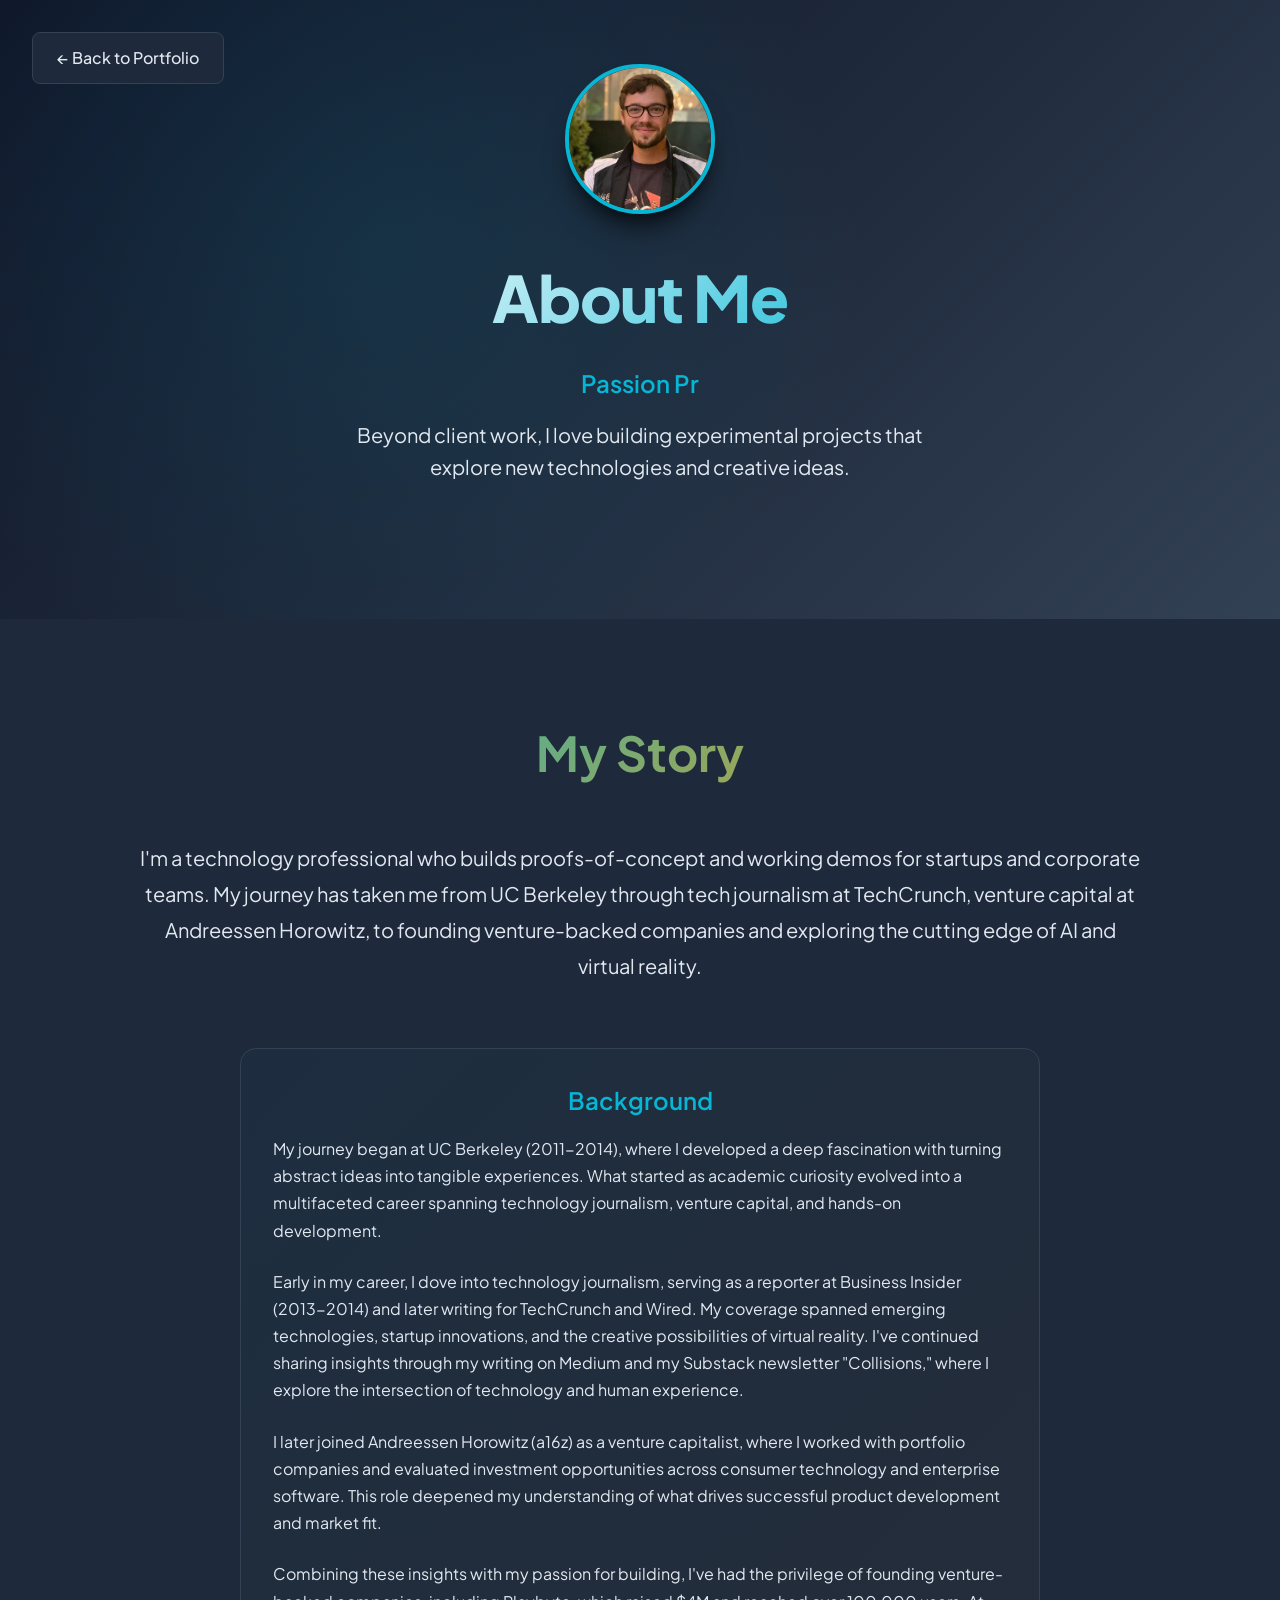
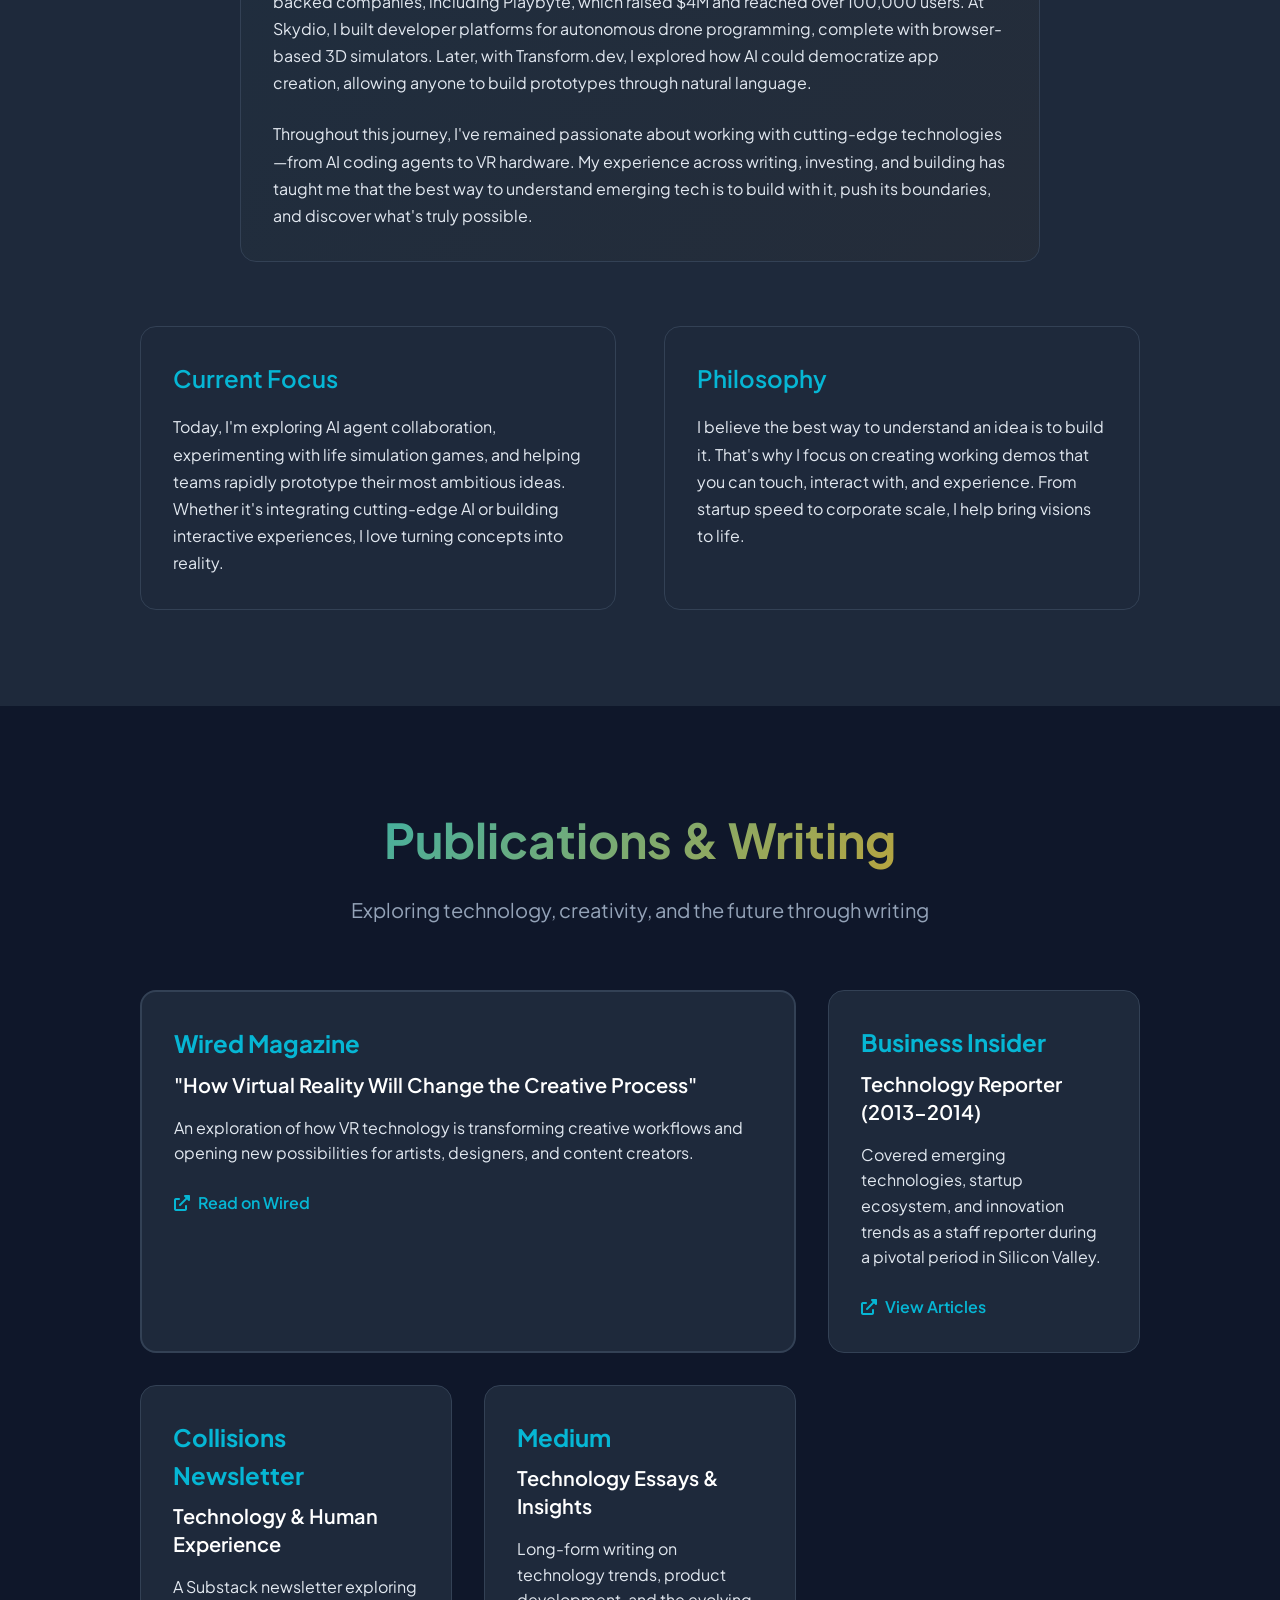
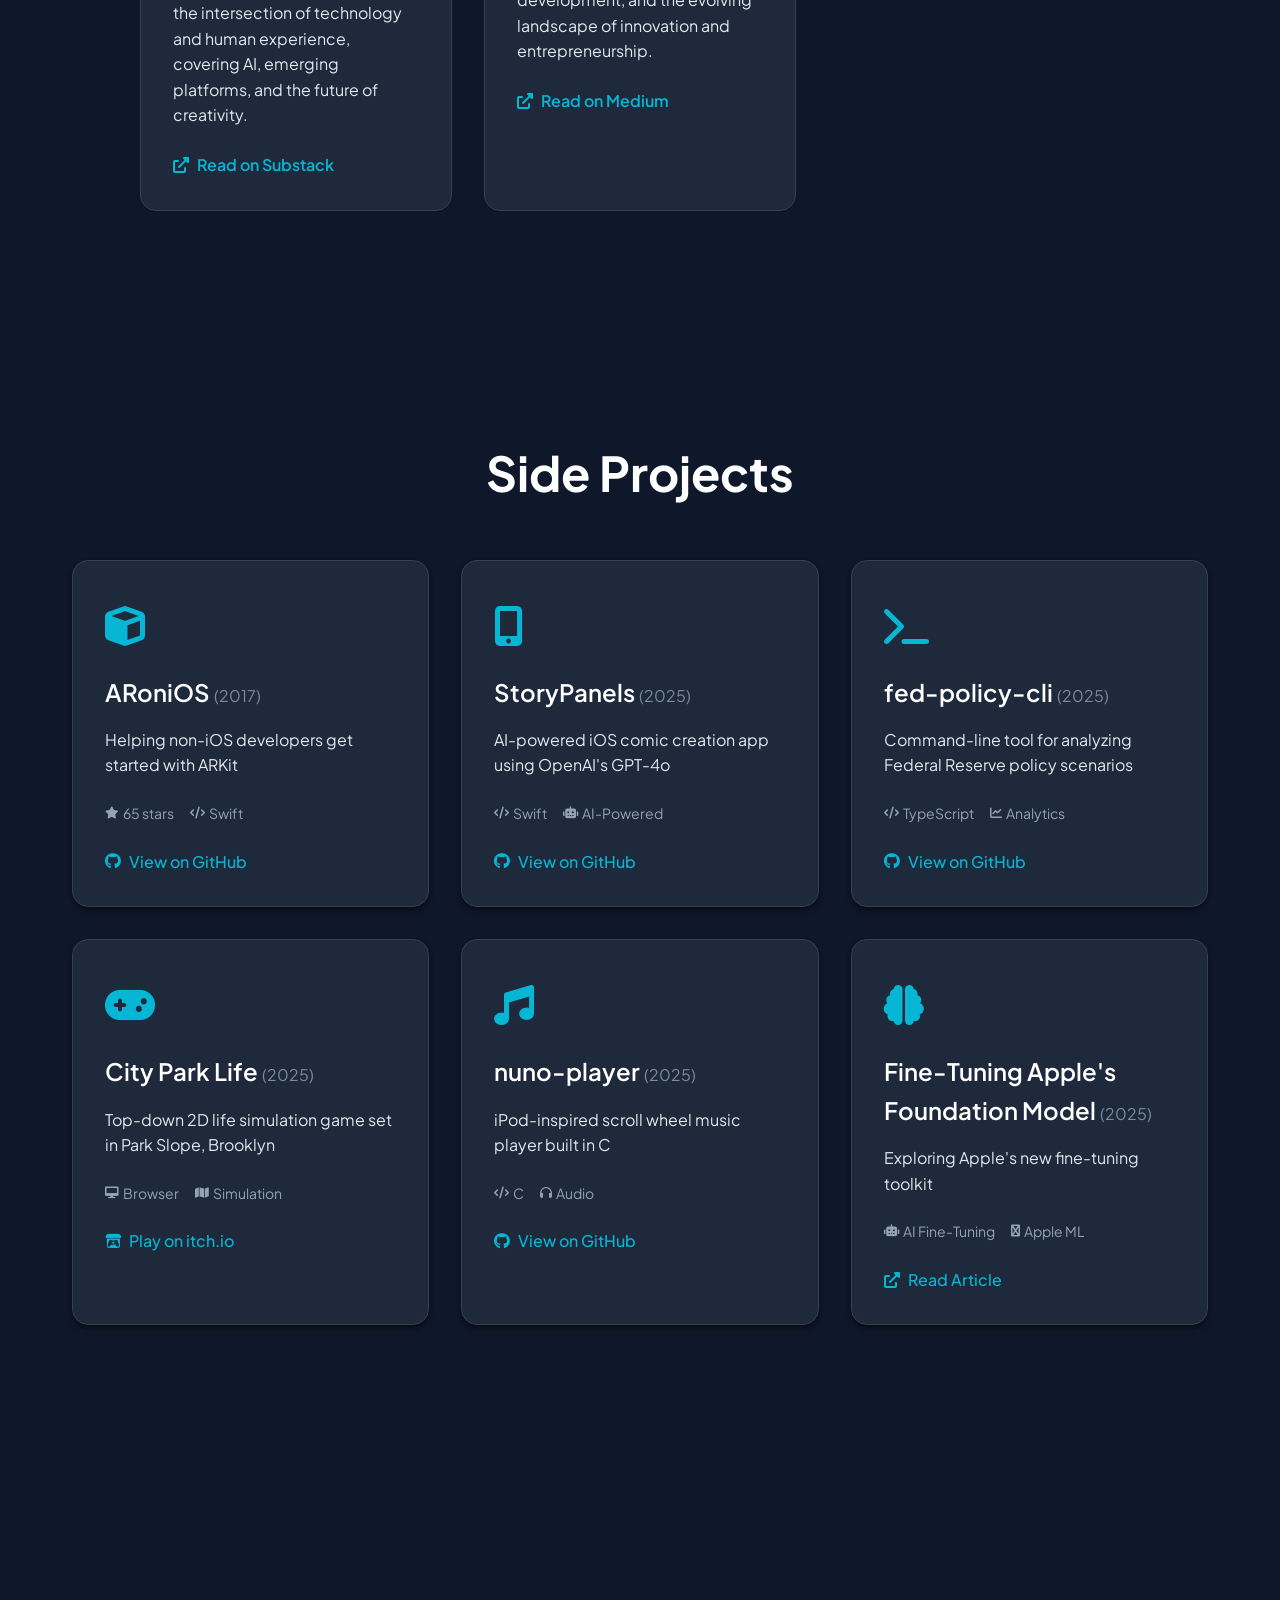
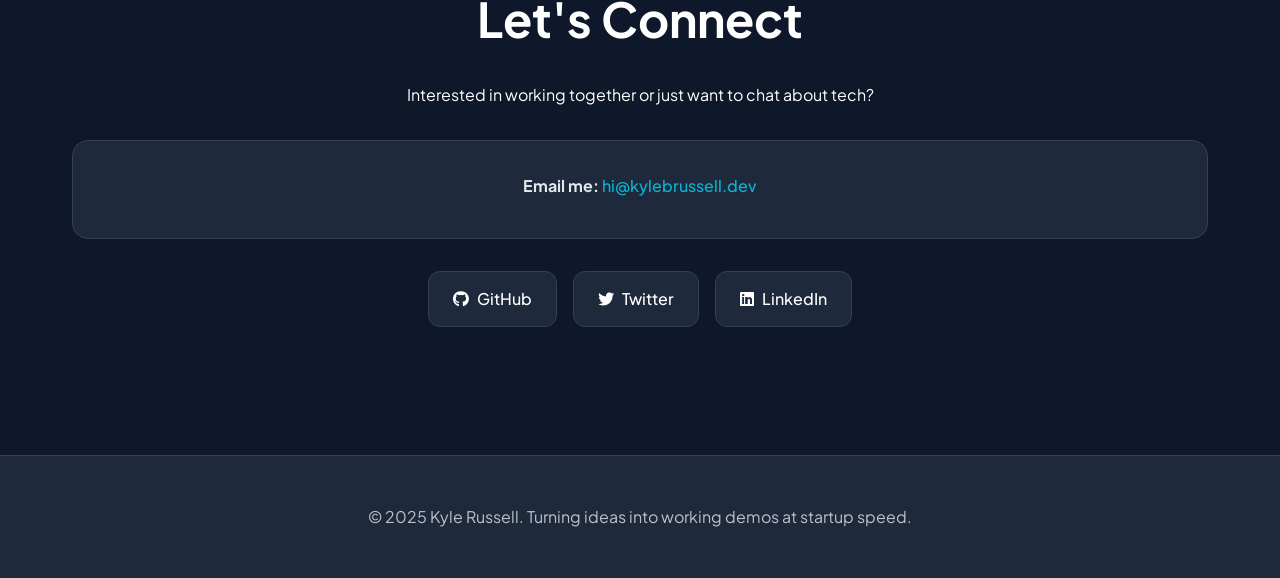
==== commit bd7d6260: "Add publications section and expand writing background - Add dedicated Publications & Writing sectio" ====
--- a/about.html
+++ b/about.html
@@ -4,7 +4,7 @@
     <meta charset="UTF-8">
     <meta name="viewport" content="width=device-width, initial-scale=1.0">
     <title>About Kyle Russell - Rapid Prototyping & Demo Development</title>
-    <link rel="stylesheet" href="styles.css?v=2">
+    <link rel="stylesheet" href="styles.css?v=3">
     <link href="https://fonts.googleapis.com/css2?family=Plus+Jakarta+Sans:wght@200;300;400;500;600;700;800&display=swap" rel="stylesheet">
     <link rel="stylesheet" href="https://cdnjs.cloudflare.com/ajax/libs/font-awesome/6.0.0/css/all.min.css">
 </head>
@@ -45,9 +45,11 @@
                                 multifaceted career spanning technology journalism, venture capital, and hands-on development.
                             </p>
                             <p>
-                                Early in my career, I had the opportunity to write for TechCrunch, covering emerging technologies 
-                                and startup innovations. This experience gave me a unique perspective on the tech ecosystem and 
-                                helped me understand what makes breakthrough products resonate with users and investors alike.
+                                Early in my career, I dove into technology journalism, serving as a reporter at Business Insider 
+                                (2013-2014) and later writing for TechCrunch and Wired. My coverage spanned emerging technologies, 
+                                startup innovations, and the creative possibilities of virtual reality. I've continued sharing 
+                                insights through my writing on Medium and my Substack newsletter "Collisions," where I explore 
+                                the intersection of technology and human experience.
                             </p>
                             <p>
                                 I later joined Andreessen Horowitz (a16z) as a venture capitalist, where I worked with portfolio 
@@ -87,6 +89,70 @@
                                 working demos that you can touch, interact with, and experience. From startup speed to 
                                 corporate scale, I help bring visions to life.
                             </p>
+                        </div>
+                    </div>
+                </div>
+            </div>
+        </section>
+
+        <section id="publications" class="publications">
+            <div class="container">
+                <h2>Publications & Writing</h2>
+                <p class="section-subtitle">Exploring technology, creativity, and the future through writing</p>
+                <div class="publications-grid">
+                    <div class="publication-card featured-publication">
+                        <div class="publication-content">
+                            <h3>Wired Magazine</h3>
+                            <h4>"How Virtual Reality Will Change the Creative Process"</h4>
+                            <p class="publication-excerpt">
+                                An exploration of how VR technology is transforming creative workflows and opening 
+                                new possibilities for artists, designers, and content creators.
+                            </p>
+                            <a href="https://www.wired.com/2015/08/vr-creative-process/" class="publication-link" target="_blank">
+                                <i class="fas fa-external-link-alt"></i> Read on Wired
+                            </a>
+                        </div>
+                    </div>
+
+                    <div class="publication-card">
+                        <div class="publication-content">
+                            <h3>Business Insider</h3>
+                            <h4>Technology Reporter (2013-2014)</h4>
+                            <p class="publication-excerpt">
+                                Covered emerging technologies, startup ecosystem, and innovation trends as a 
+                                staff reporter during a pivotal period in Silicon Valley.
+                            </p>
+                            <a href="https://www.businessinsider.com/author/kyle-russell" class="publication-link" target="_blank">
+                                <i class="fas fa-external-link-alt"></i> View Articles
+                            </a>
+                        </div>
+                    </div>
+
+                    <div class="publication-card">
+                        <div class="publication-content">
+                            <h3>Collisions Newsletter</h3>
+                            <h4>Technology & Human Experience</h4>
+                            <p class="publication-excerpt">
+                                A Substack newsletter exploring the intersection of technology and human experience, 
+                                covering AI, emerging platforms, and the future of creativity.
+                            </p>
+                            <a href="https://collisions.substack.com/" class="publication-link" target="_blank">
+                                <i class="fas fa-external-link-alt"></i> Read on Substack
+                            </a>
+                        </div>
+                    </div>
+
+                    <div class="publication-card">
+                        <div class="publication-content">
+                            <h3>Medium</h3>
+                            <h4>Technology Essays & Insights</h4>
+                            <p class="publication-excerpt">
+                                Long-form writing on technology trends, product development, and the evolving 
+                                landscape of innovation and entrepreneurship.
+                            </p>
+                            <a href="https://medium.com/@kylebrussell" class="publication-link" target="_blank">
+                                <i class="fas fa-external-link-alt"></i> Read on Medium
+                            </a>
                         </div>
                     </div>
                 </div>
--- a/styles.css
+++ b/styles.css
@@ -1285,4 +1285,143 @@
     .featured-background p {
         font-size: 1rem;
     }
+}
+
+/* Publications Section */
+.publications {
+    padding: 6rem 0;
+    background: var(--bg-primary);
+}
+
+.publications h2 {
+    font-size: 3rem;
+    font-weight: 700;
+    text-align: center;
+    margin-bottom: 1rem;
+    background: linear-gradient(135deg, var(--primary-color) 0%, var(--accent-color) 100%);
+    -webkit-background-clip: text;
+    -webkit-text-fill-color: transparent;
+    background-clip: text;
+}
+
+.publications .section-subtitle {
+    font-size: 1.25rem;
+    color: var(--text-muted);
+    text-align: center;
+    margin-bottom: 4rem;
+    max-width: 600px;
+    margin-left: auto;
+    margin-right: auto;
+}
+
+.publications-grid {
+    display: grid;
+    grid-template-columns: repeat(auto-fit, minmax(300px, 1fr));
+    gap: 2rem;
+    max-width: 1000px;
+    margin: 0 auto;
+}
+
+.publication-card {
+    background: var(--bg-card);
+    border-radius: 1rem;
+    padding: 2rem;
+    border: 1px solid var(--border-color);
+    transition: all 0.3s ease;
+    position: relative;
+    overflow: hidden;
+}
+
+.publication-card::before {
+    content: '';
+    position: absolute;
+    top: 0;
+    left: 0;
+    right: 0;
+    bottom: 0;
+    background: linear-gradient(135deg, var(--primary-color) 0%, var(--accent-color) 100%);
+    opacity: 0;
+    transition: opacity 0.3s ease;
+    z-index: 1;
+}
+
+.publication-card:hover::before {
+    opacity: 0.03;
+}
+
+.publication-card:hover {
+    transform: translateY(-5px);
+    box-shadow: var(--shadow-lg);
+    border-color: var(--primary-color);
+}
+
+.featured-publication {
+    grid-column: span 2;
+    background: var(--bg-secondary);
+    border: 2px solid var(--border-color);
+}
+
+.publication-content {
+    position: relative;
+    z-index: 2;
+}
+
+.publication-content h3 {
+    font-size: 1.5rem;
+    font-weight: 700;
+    color: var(--primary-color);
+    margin-bottom: 0.5rem;
+}
+
+.publication-content h4 {
+    font-size: 1.25rem;
+    font-weight: 600;
+    color: var(--text-primary);
+    margin-bottom: 1rem;
+    line-height: 1.4;
+}
+
+.publication-excerpt {
+    font-size: 1rem;
+    color: var(--text-secondary);
+    line-height: 1.6;
+    margin-bottom: 1.5rem;
+}
+
+.publication-link {
+    color: var(--primary-color);
+    text-decoration: none;
+    font-weight: 600;
+    display: inline-flex;
+    align-items: center;
+    gap: 0.5rem;
+    transition: all 0.3s ease;
+}
+
+.publication-link:hover {
+    color: var(--accent-color);
+    transform: translateX(3px);
+}
+
+@media (max-width: 768px) {
+    .publications {
+        padding: 4rem 0;
+    }
+    
+    .publications h2 {
+        font-size: 2.5rem;
+    }
+    
+    .publications-grid {
+        grid-template-columns: 1fr;
+        gap: 1.5rem;
+    }
+    
+    .featured-publication {
+        grid-column: span 1;
+    }
+    
+    .publication-card {
+        padding: 1.5rem;
+    }
 }
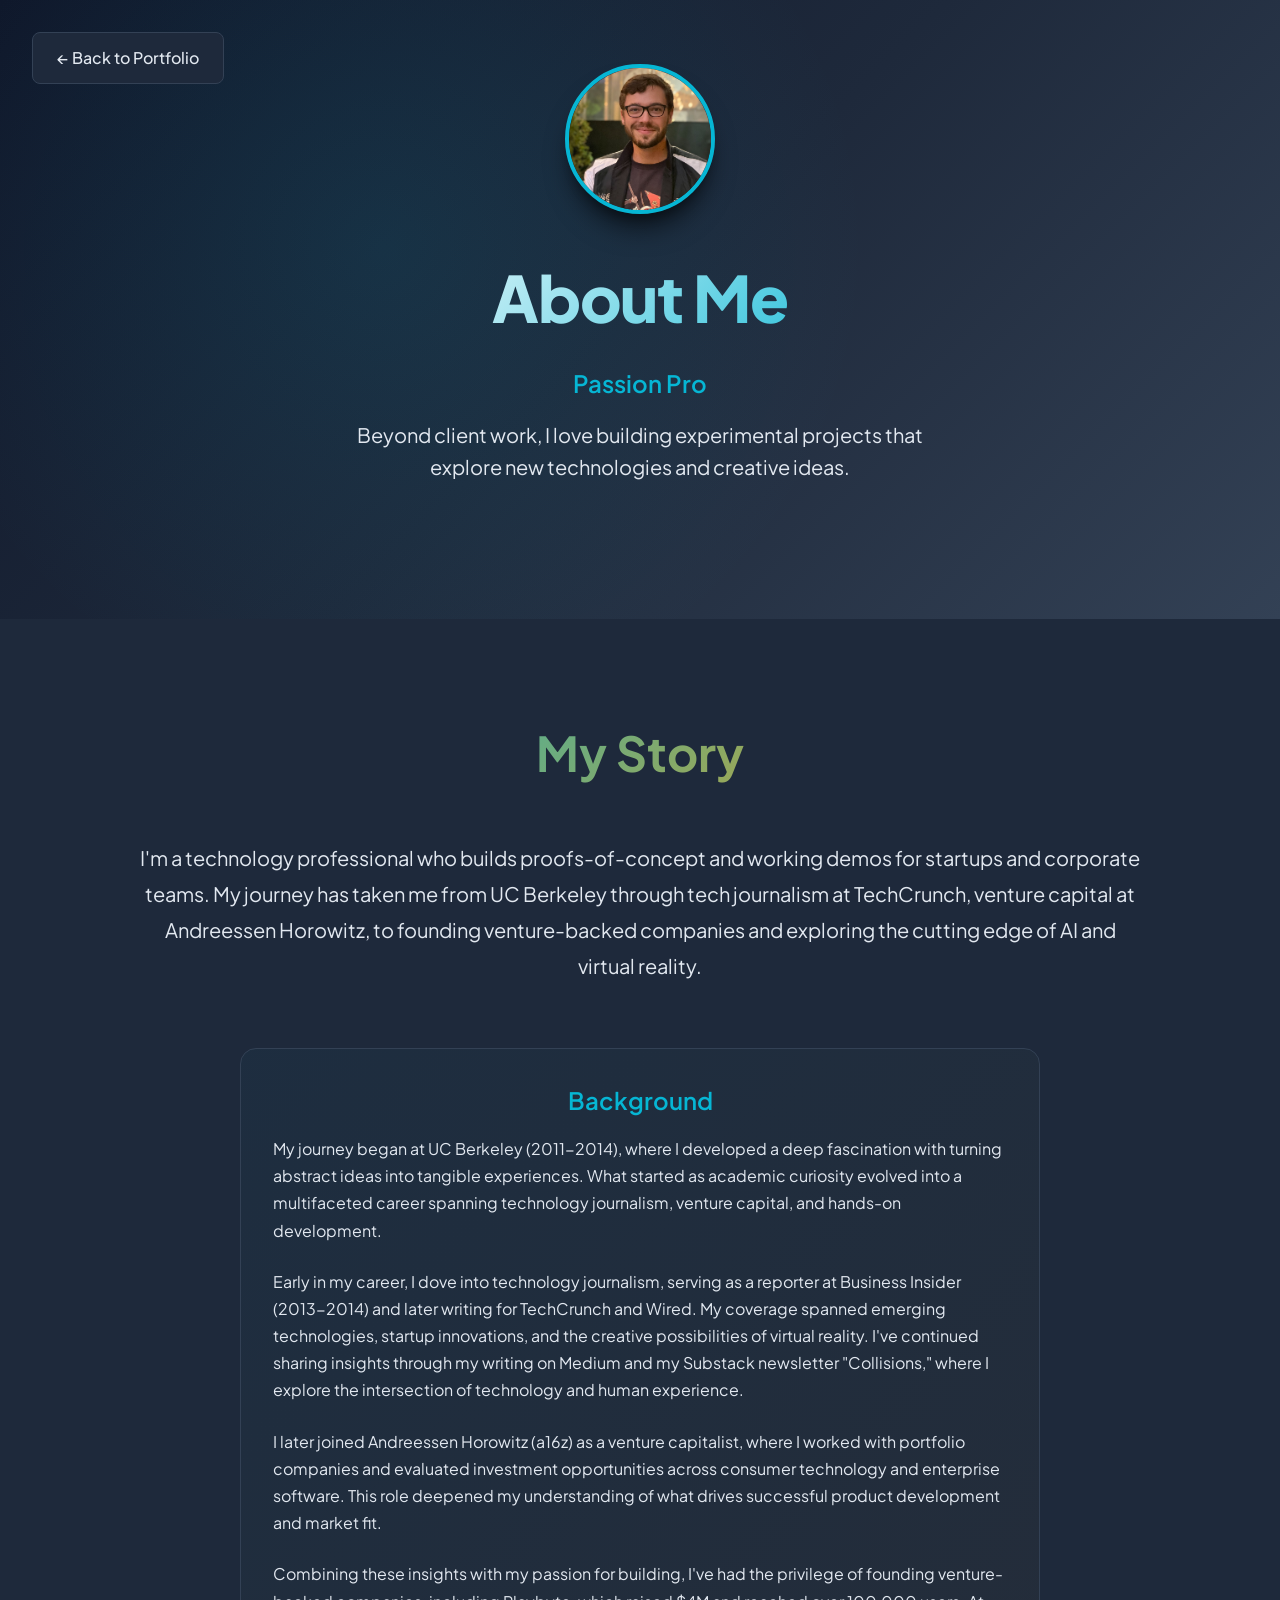
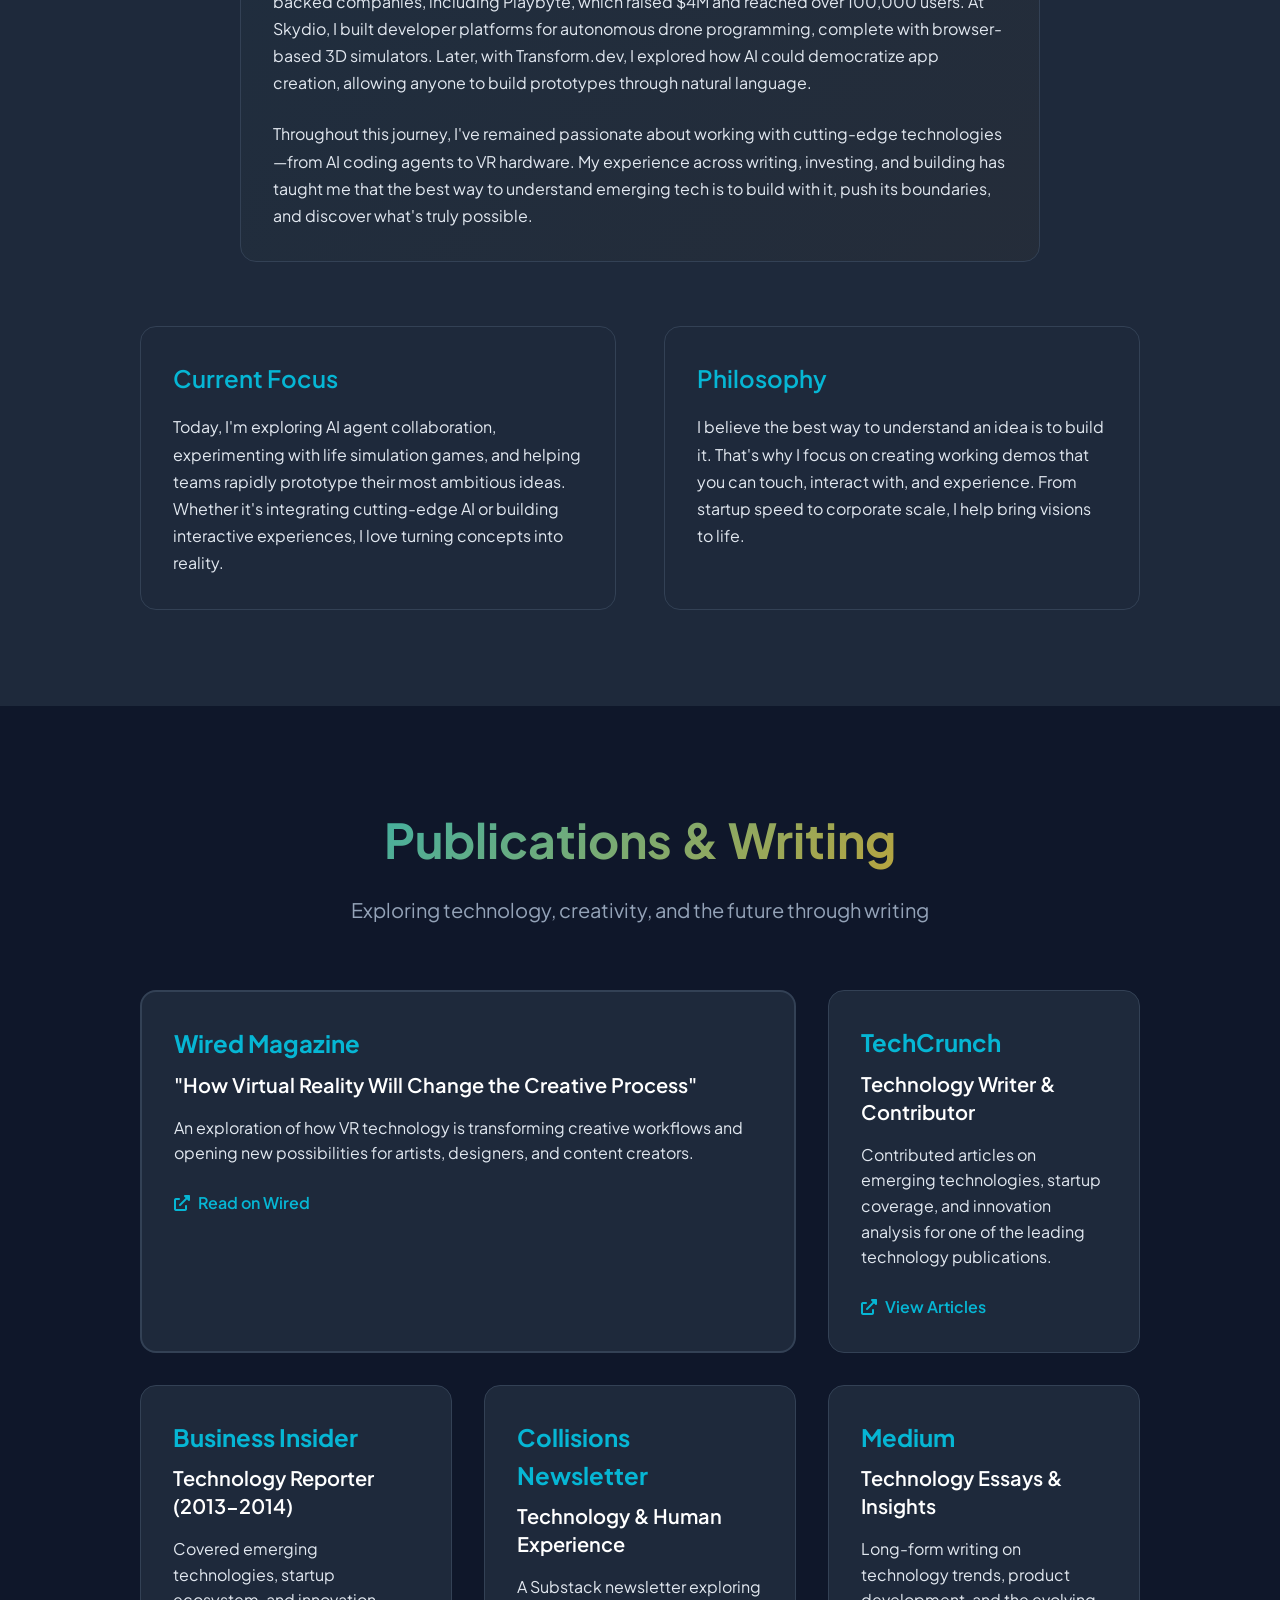
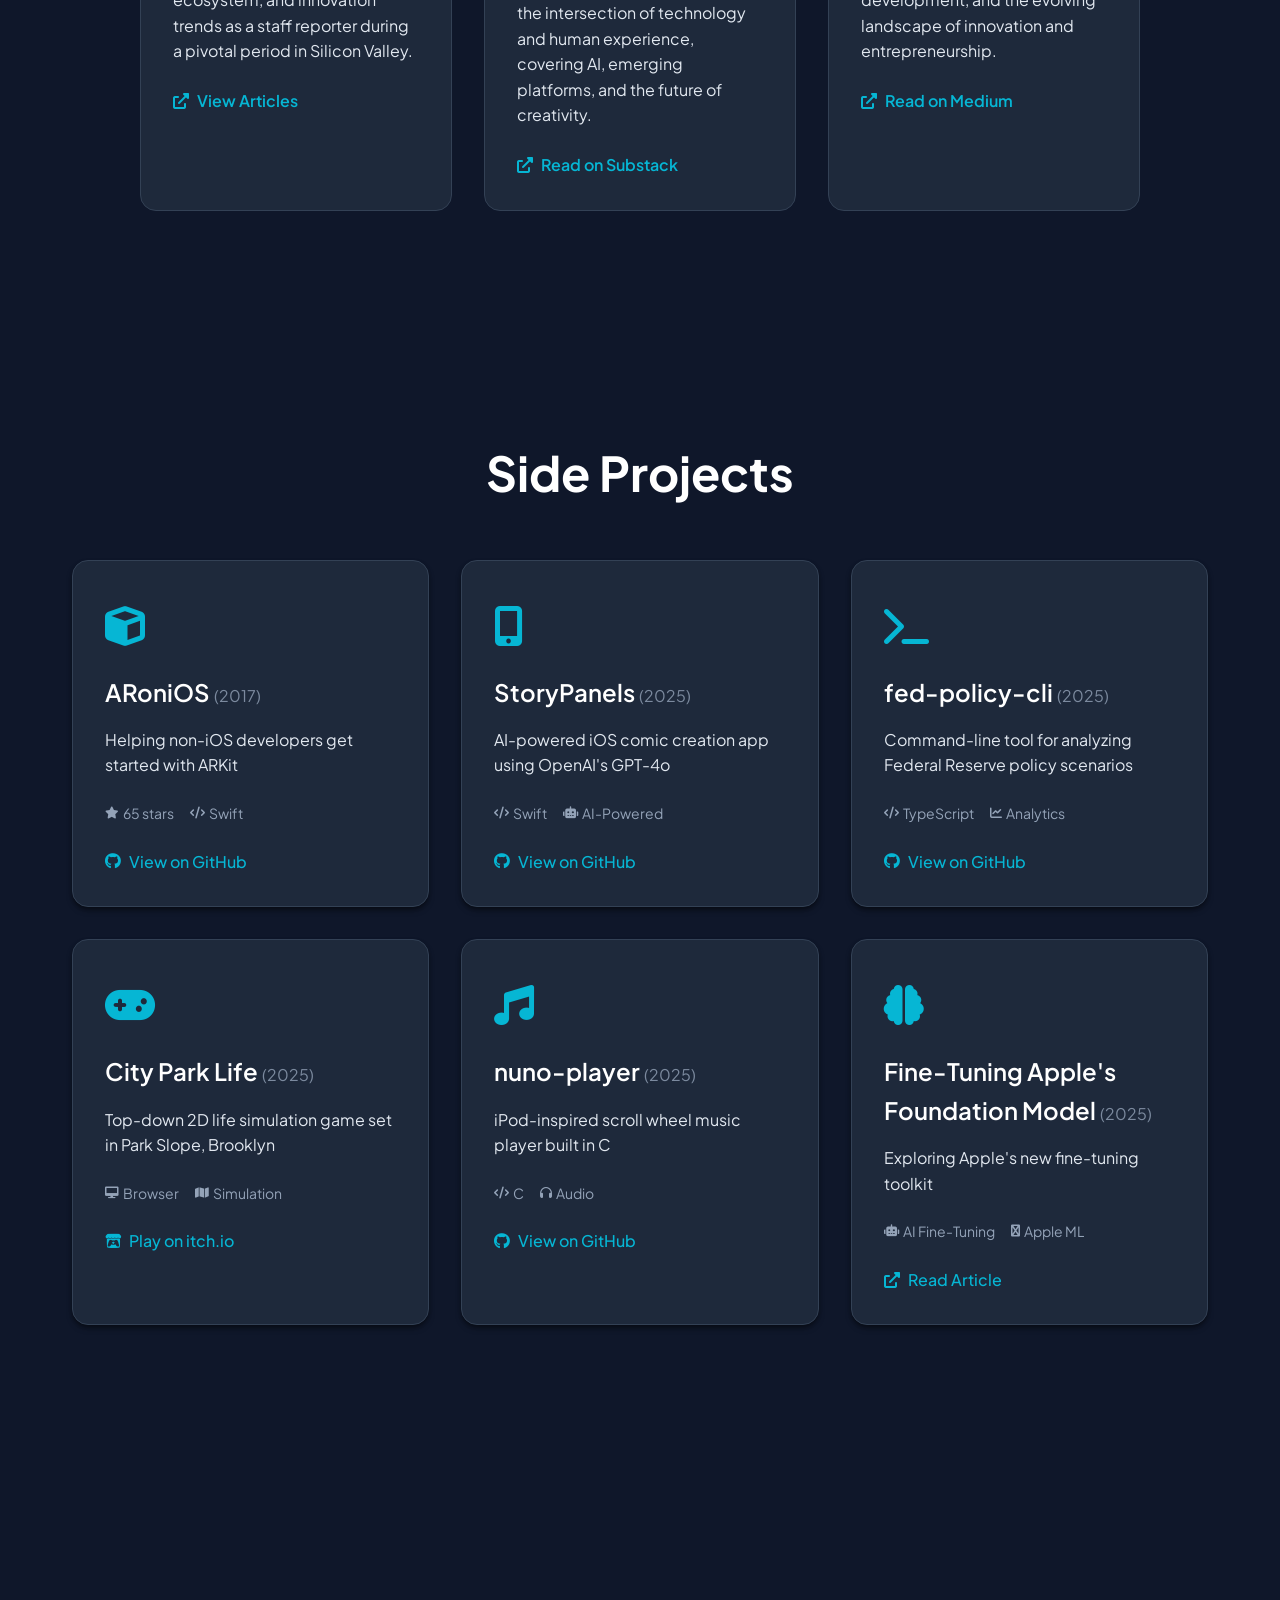
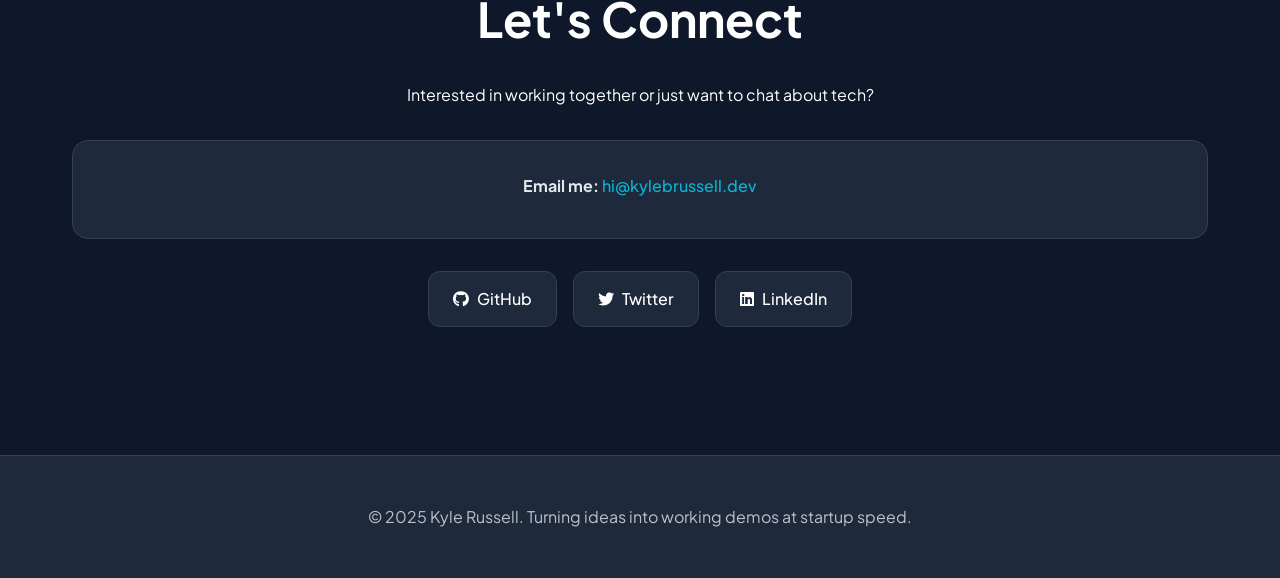
==== commit a993ece6: "Add TechCrunch author page to publications section - Include dedicated TechCrunch publication card w" ====
--- a/about.html
+++ b/about.html
@@ -116,6 +116,20 @@
 
                     <div class="publication-card">
                         <div class="publication-content">
+                            <h3>TechCrunch</h3>
+                            <h4>Technology Writer & Contributor</h4>
+                            <p class="publication-excerpt">
+                                Contributed articles on emerging technologies, startup coverage, and innovation 
+                                analysis for one of the leading technology publications.
+                            </p>
+                            <a href="https://techcrunch.com/author/kyle-russell/" class="publication-link" target="_blank">
+                                <i class="fas fa-external-link-alt"></i> View Articles
+                            </a>
+                        </div>
+                    </div>
+
+                    <div class="publication-card">
+                        <div class="publication-content">
                             <h3>Business Insider</h3>
                             <h4>Technology Reporter (2013-2014)</h4>
                             <p class="publication-excerpt">
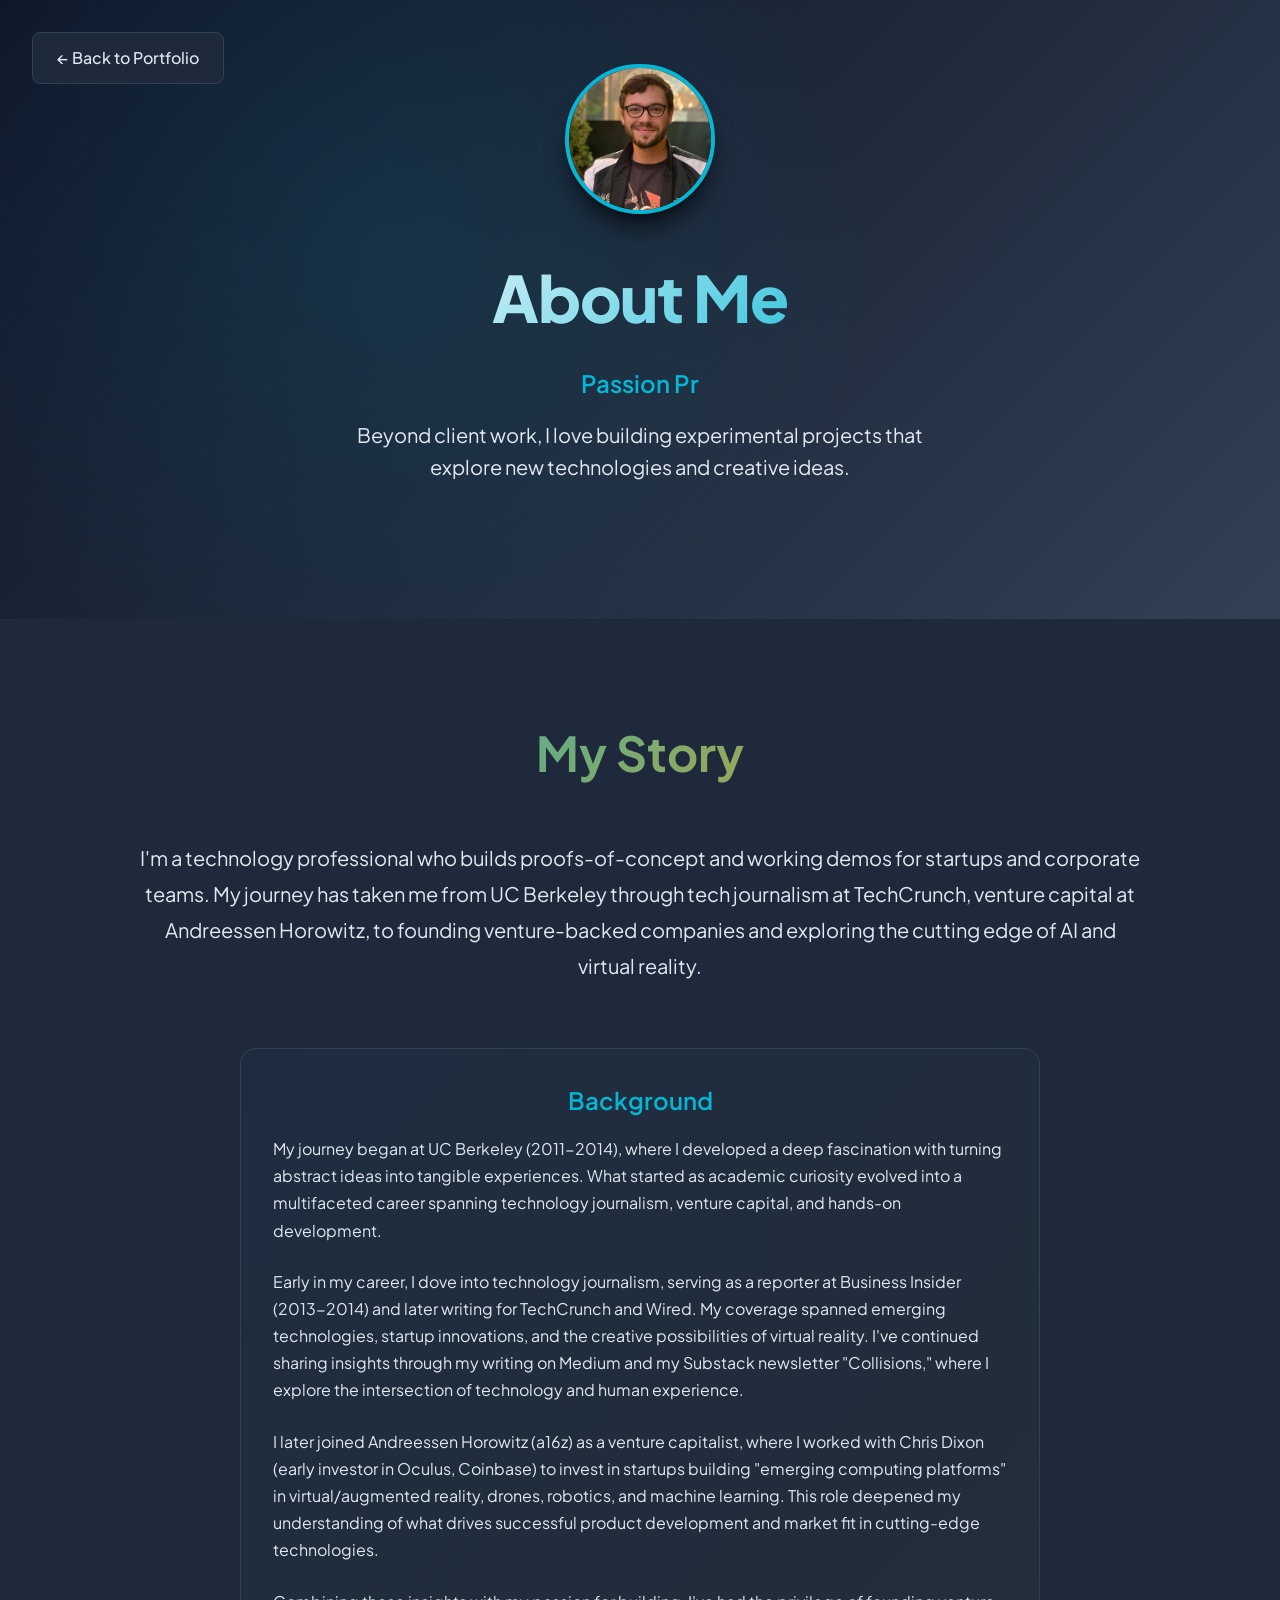
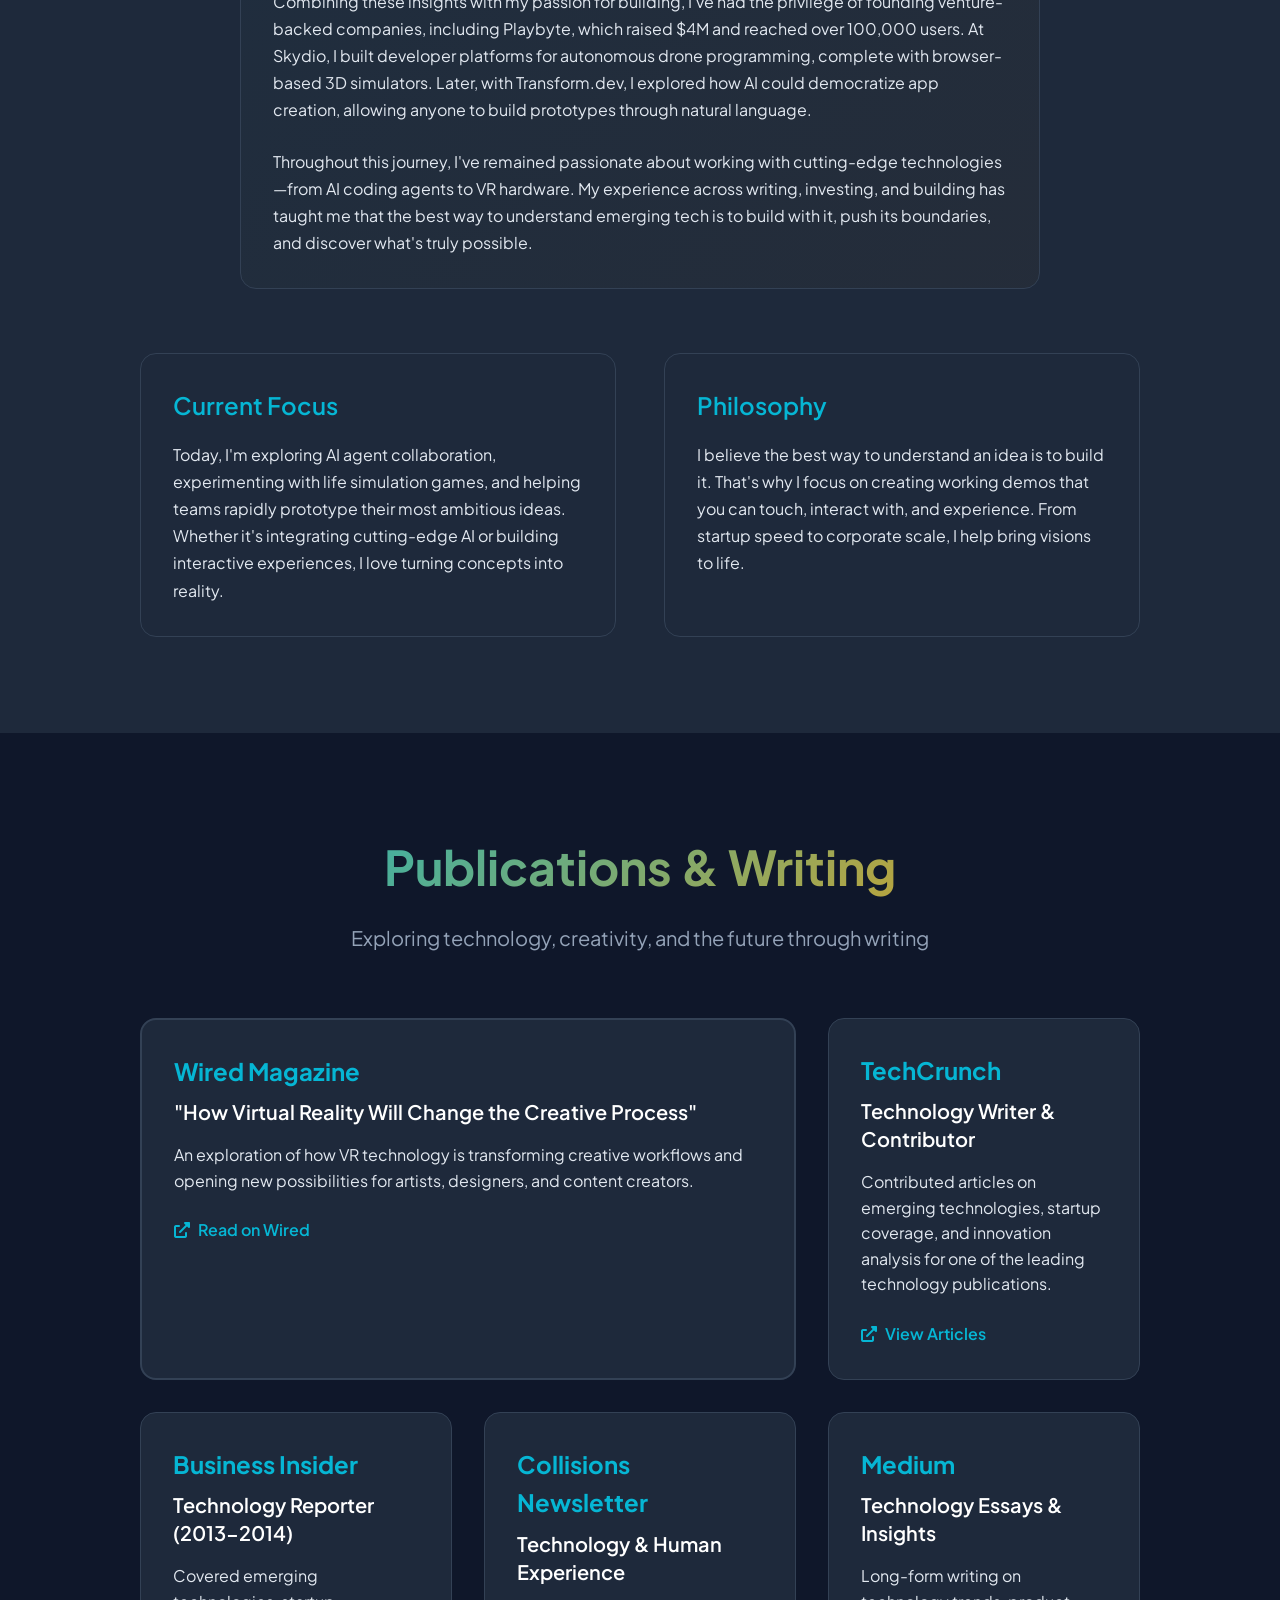
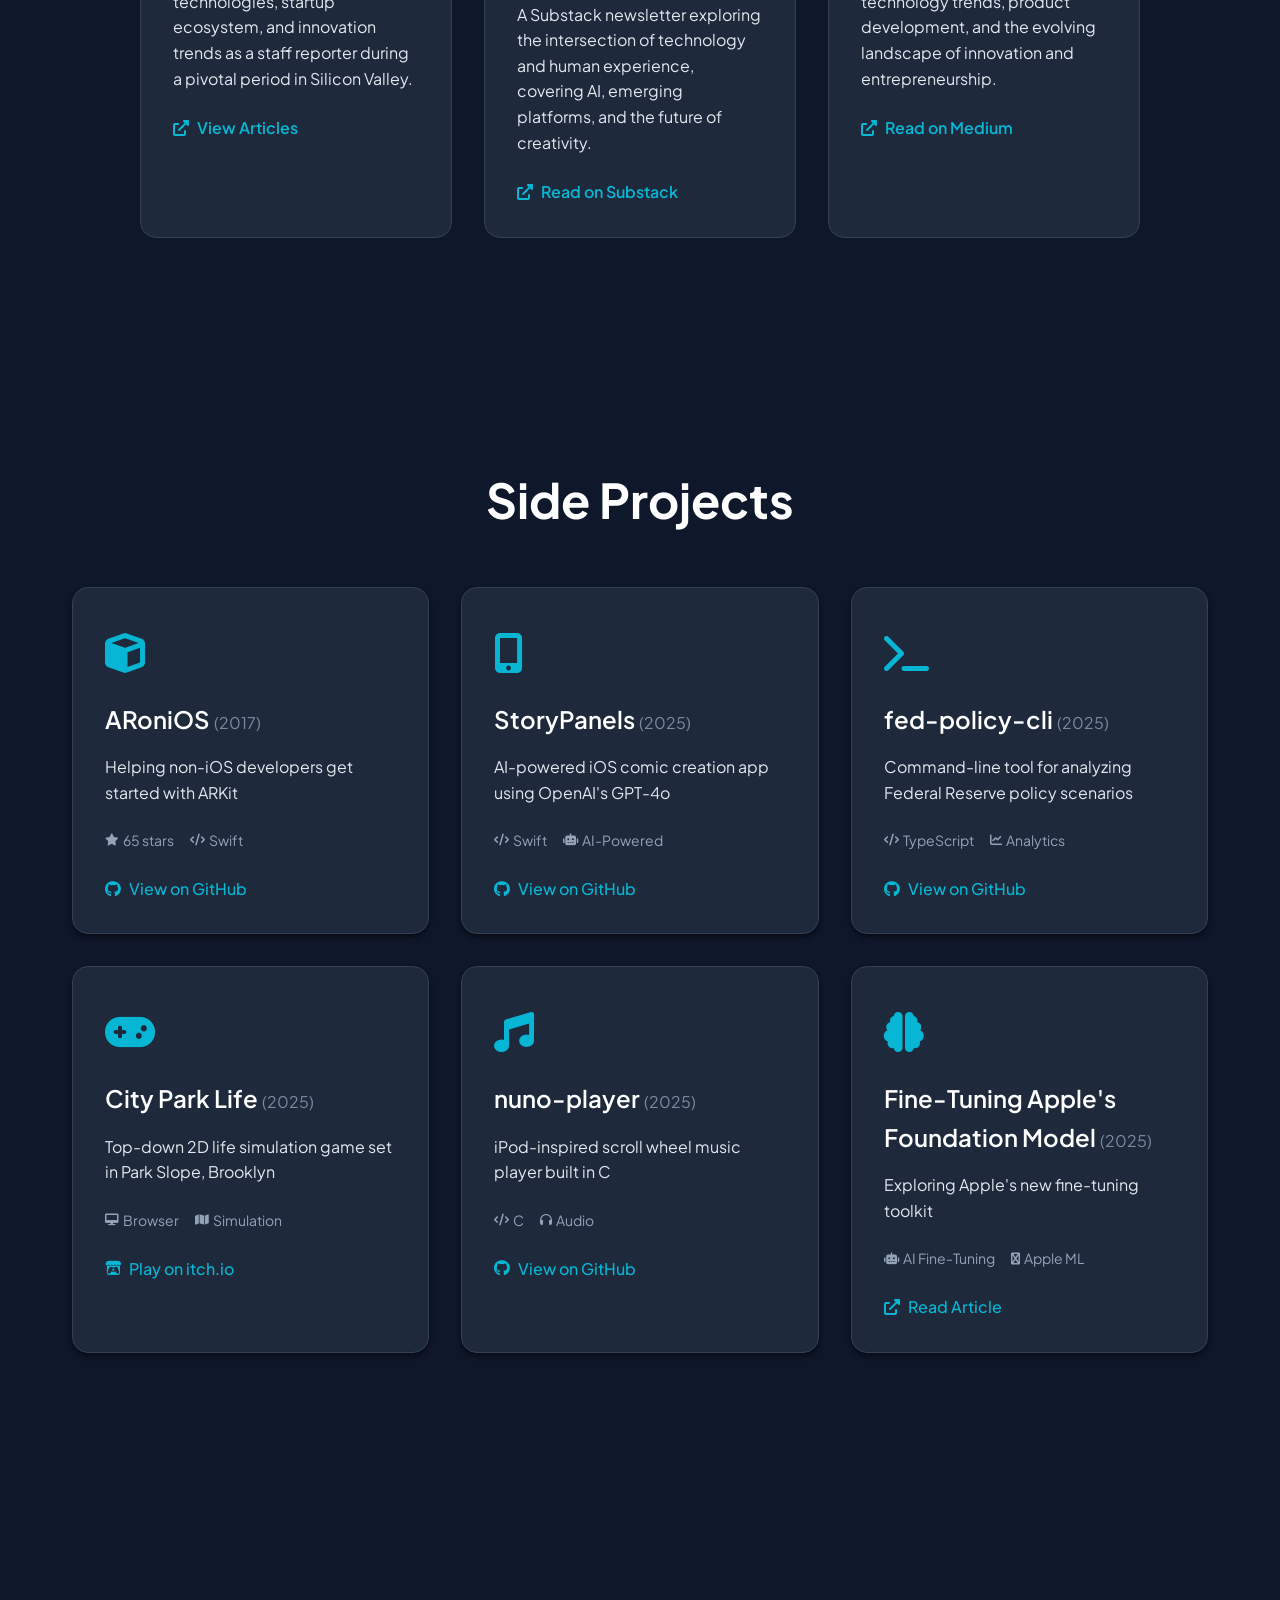
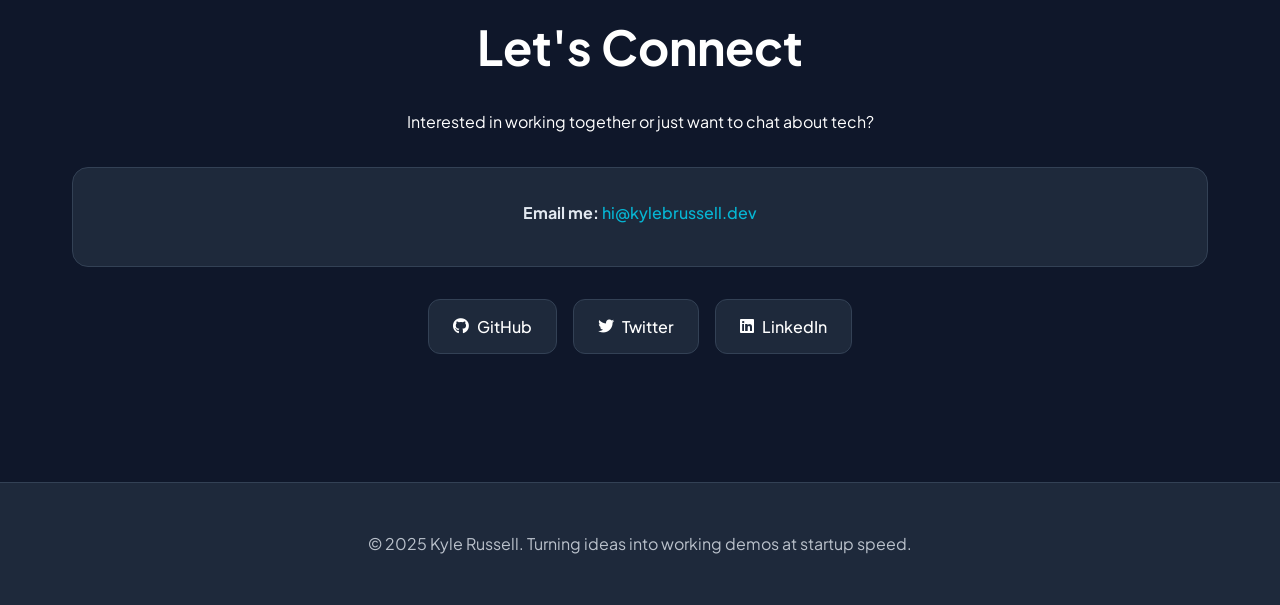
==== commit e0490686: "Specify a16z investment focus on emerging computing platforms - Add specific details about working w" ====
--- a/about.html
+++ b/about.html
@@ -52,9 +52,10 @@
                                 the intersection of technology and human experience.
                             </p>
                             <p>
-                                I later joined Andreessen Horowitz (a16z) as a venture capitalist, where I worked with portfolio 
-                                companies and evaluated investment opportunities across consumer technology and enterprise software. 
-                                This role deepened my understanding of what drives successful product development and market fit.
+                                I later joined Andreessen Horowitz (a16z) as a venture capitalist, where I worked with Chris Dixon 
+                                (early investor in Oculus, Coinbase) to invest in startups building "emerging computing platforms" 
+                                in virtual/augmented reality, drones, robotics, and machine learning. This role deepened my 
+                                understanding of what drives successful product development and market fit in cutting-edge technologies.
                             </p>
                             <p>
                                 Combining these insights with my passion for building, I've had the privilege of founding venture-backed 
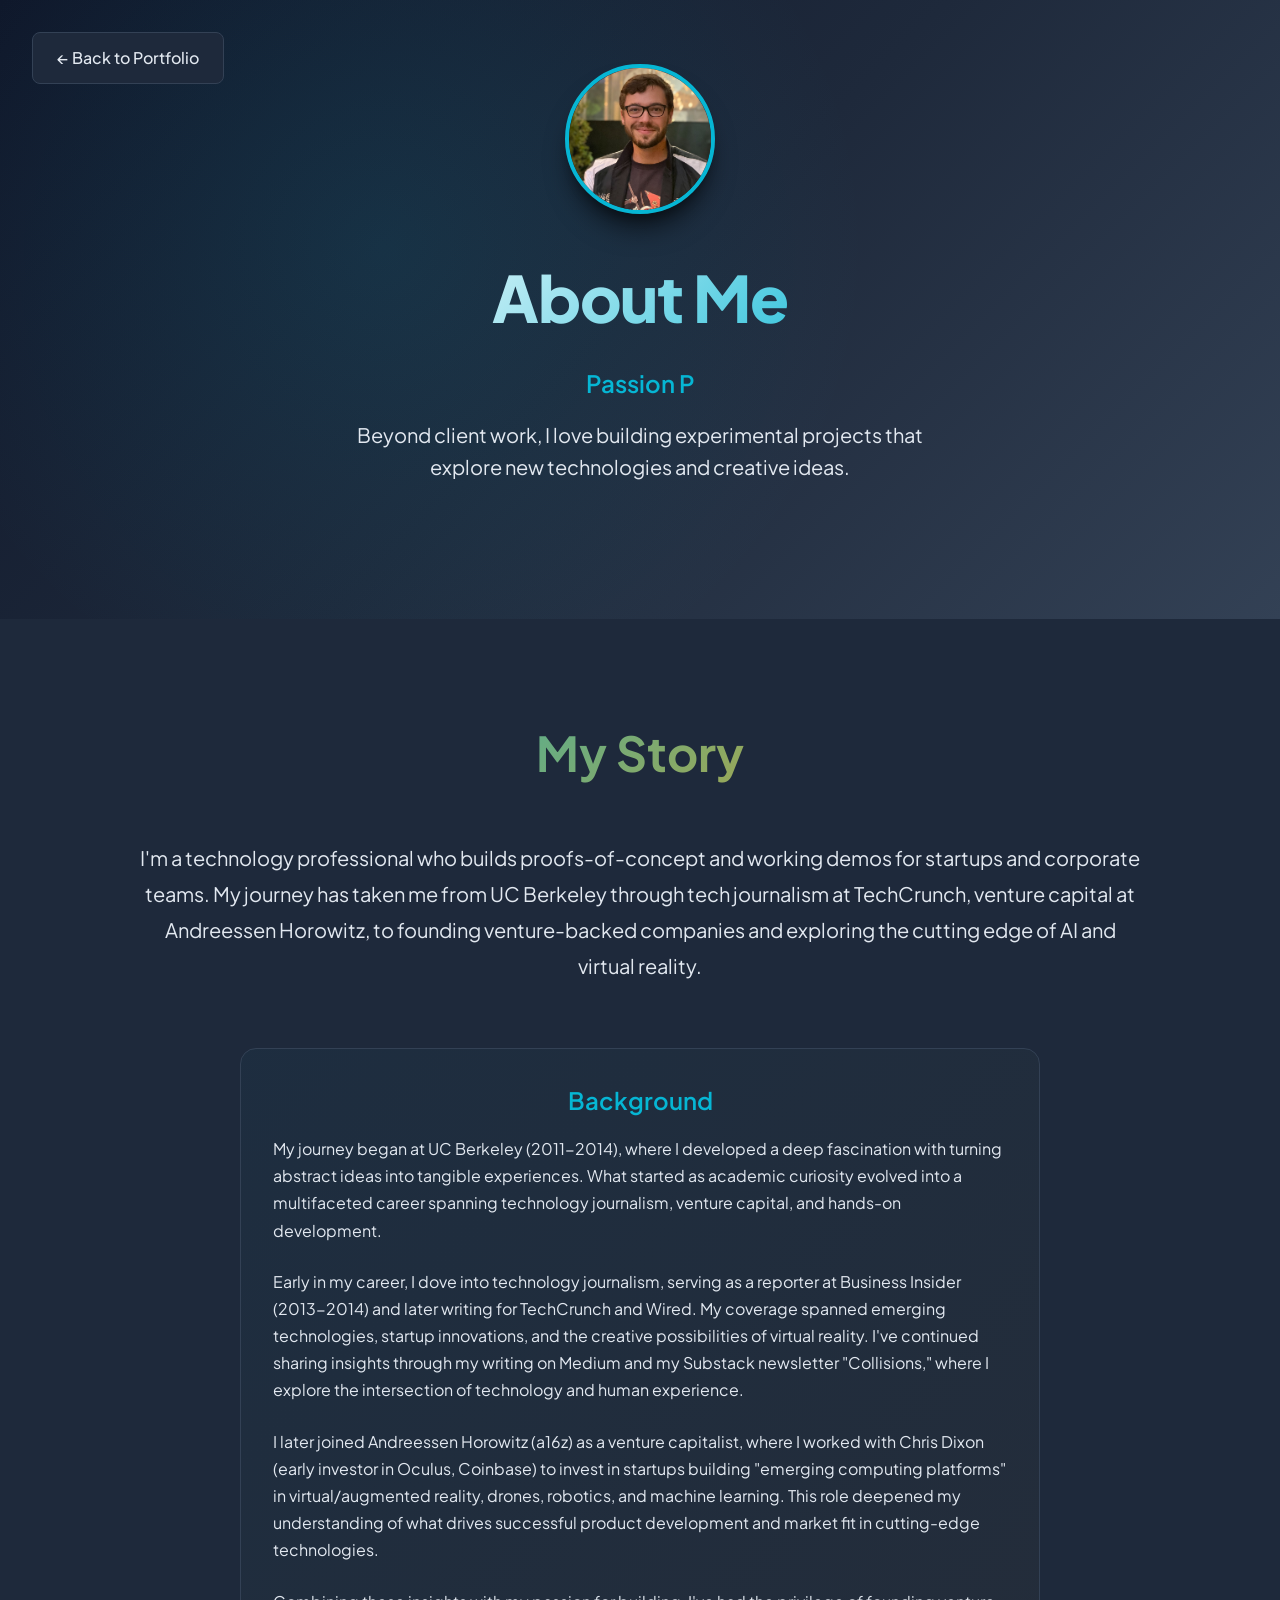
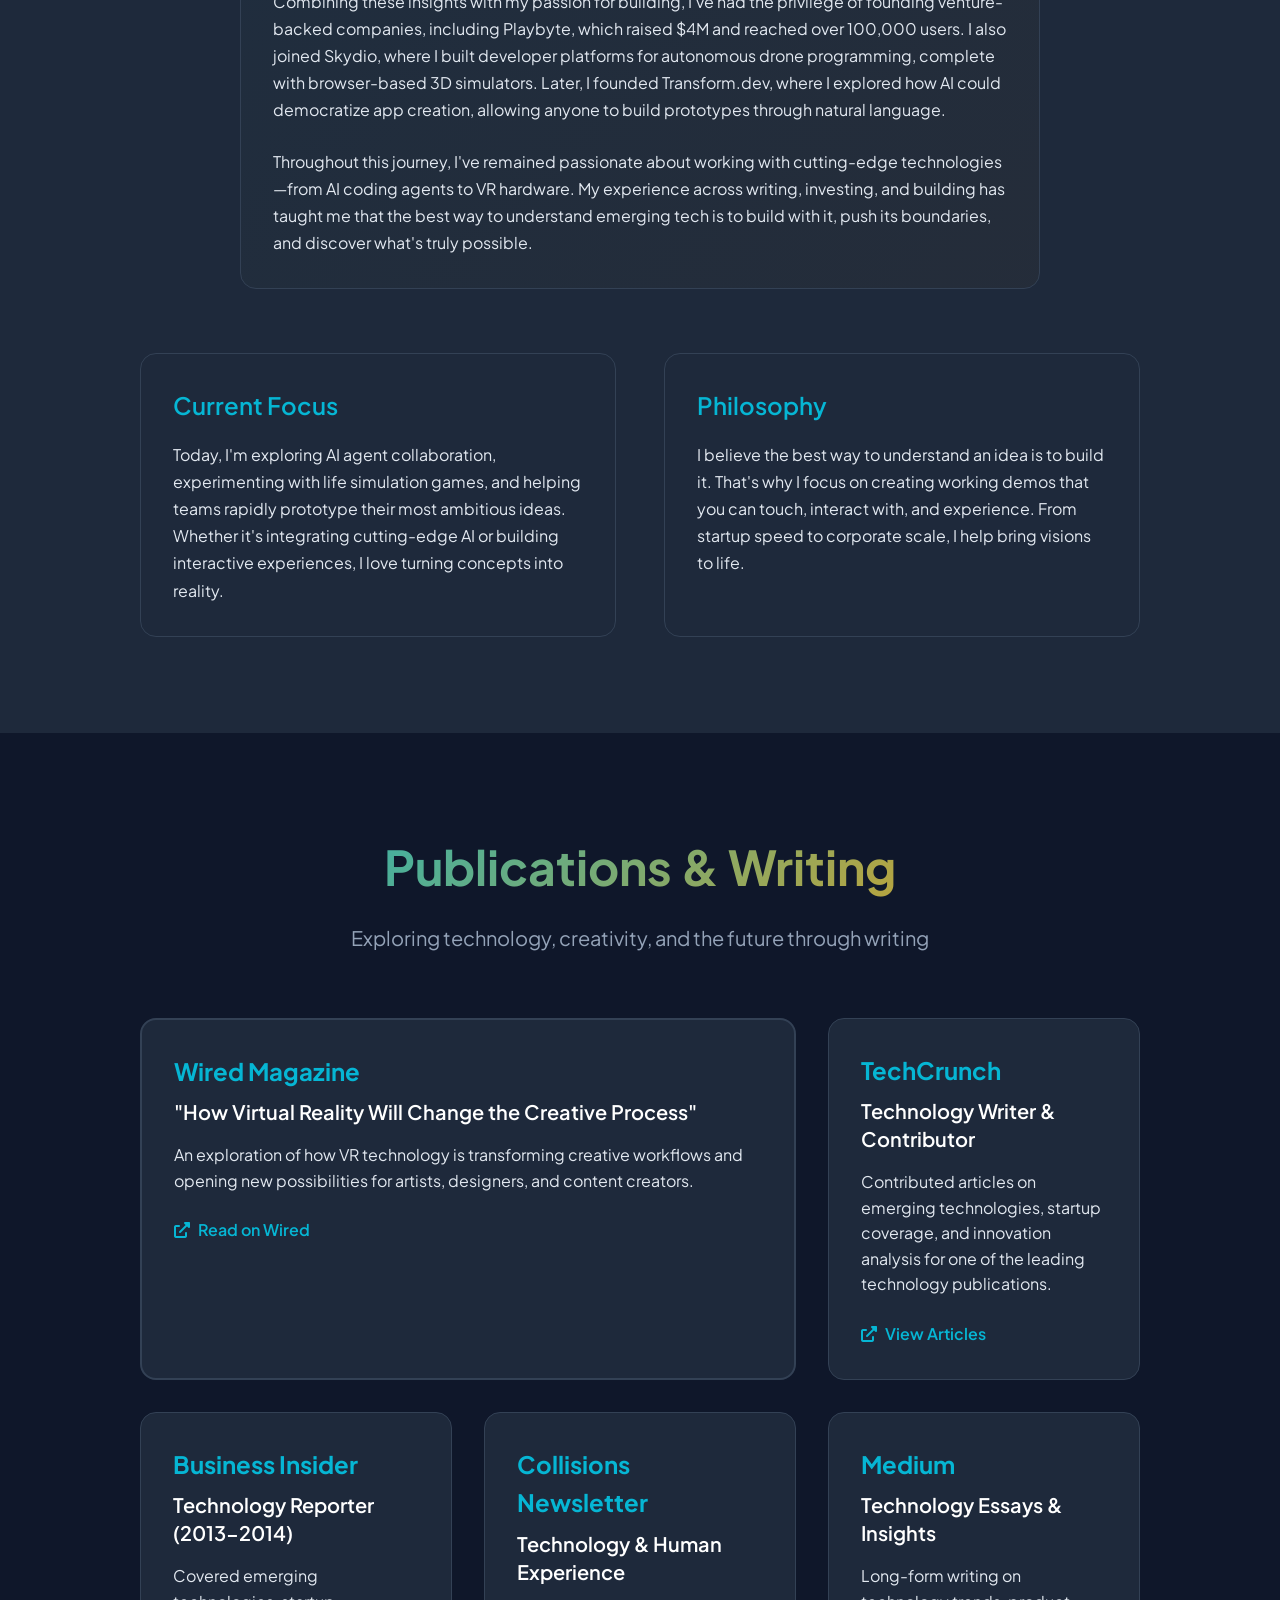
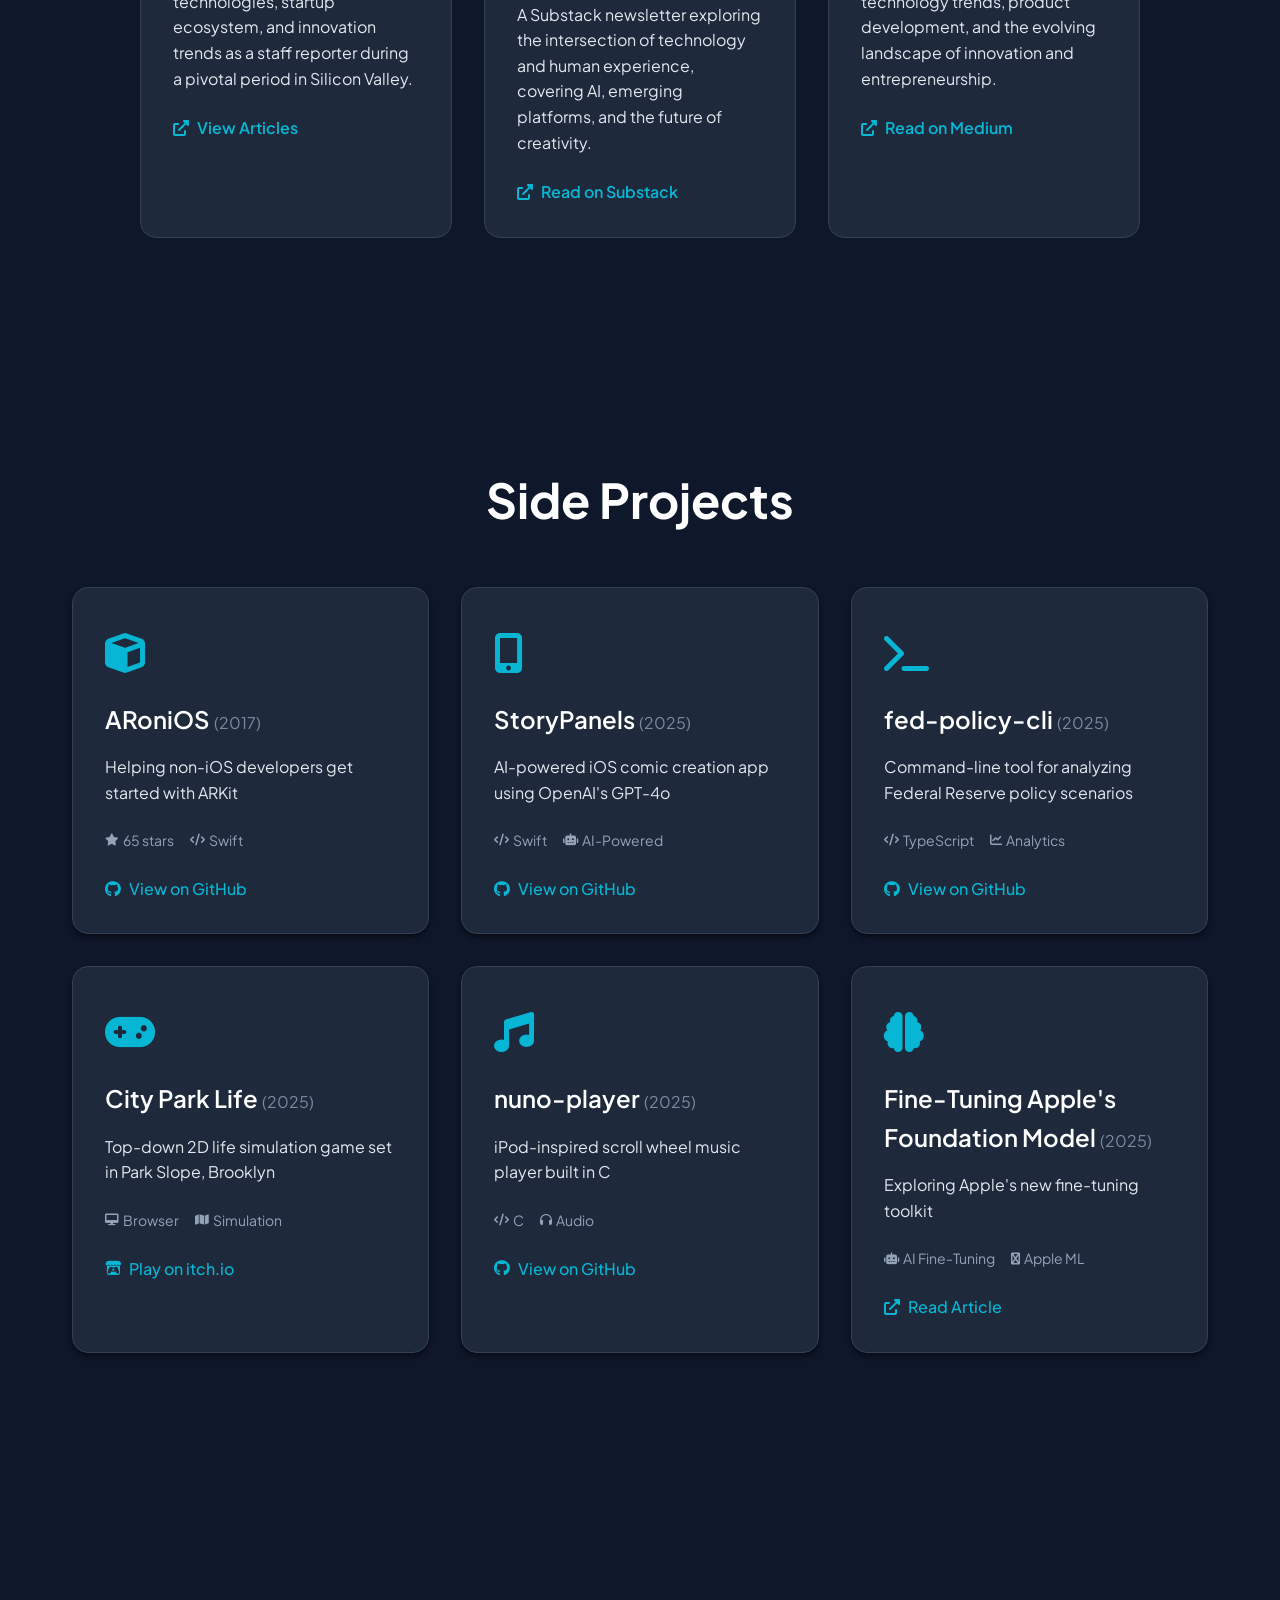
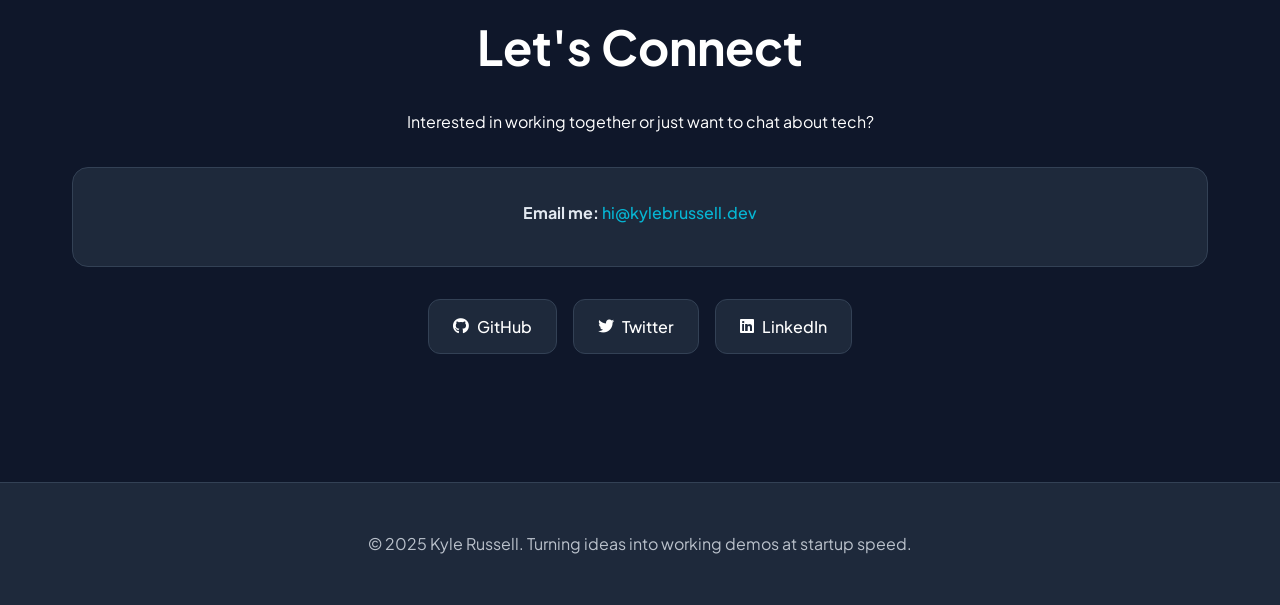
==== commit 3e689502: "Clarify Skydio role as employee rather than founder - Change "At Skydio" to "I also joined Skydio" f" ====
--- a/about.html
+++ b/about.html
@@ -59,9 +59,9 @@
                             </p>
                             <p>
                                 Combining these insights with my passion for building, I've had the privilege of founding venture-backed 
-                                companies, including Playbyte, which raised $4M and reached over 100,000 users. At Skydio, I built 
-                                developer platforms for autonomous drone programming, complete with browser-based 3D simulators. 
-                                Later, with Transform.dev, I explored how AI could democratize app creation, allowing anyone to 
+                                companies, including Playbyte, which raised $4M and reached over 100,000 users. I also joined Skydio, 
+                                where I built developer platforms for autonomous drone programming, complete with browser-based 3D simulators. 
+                                Later, I founded Transform.dev, where I explored how AI could democratize app creation, allowing anyone to 
                                 build prototypes through natural language.
                             </p>
                             <p>
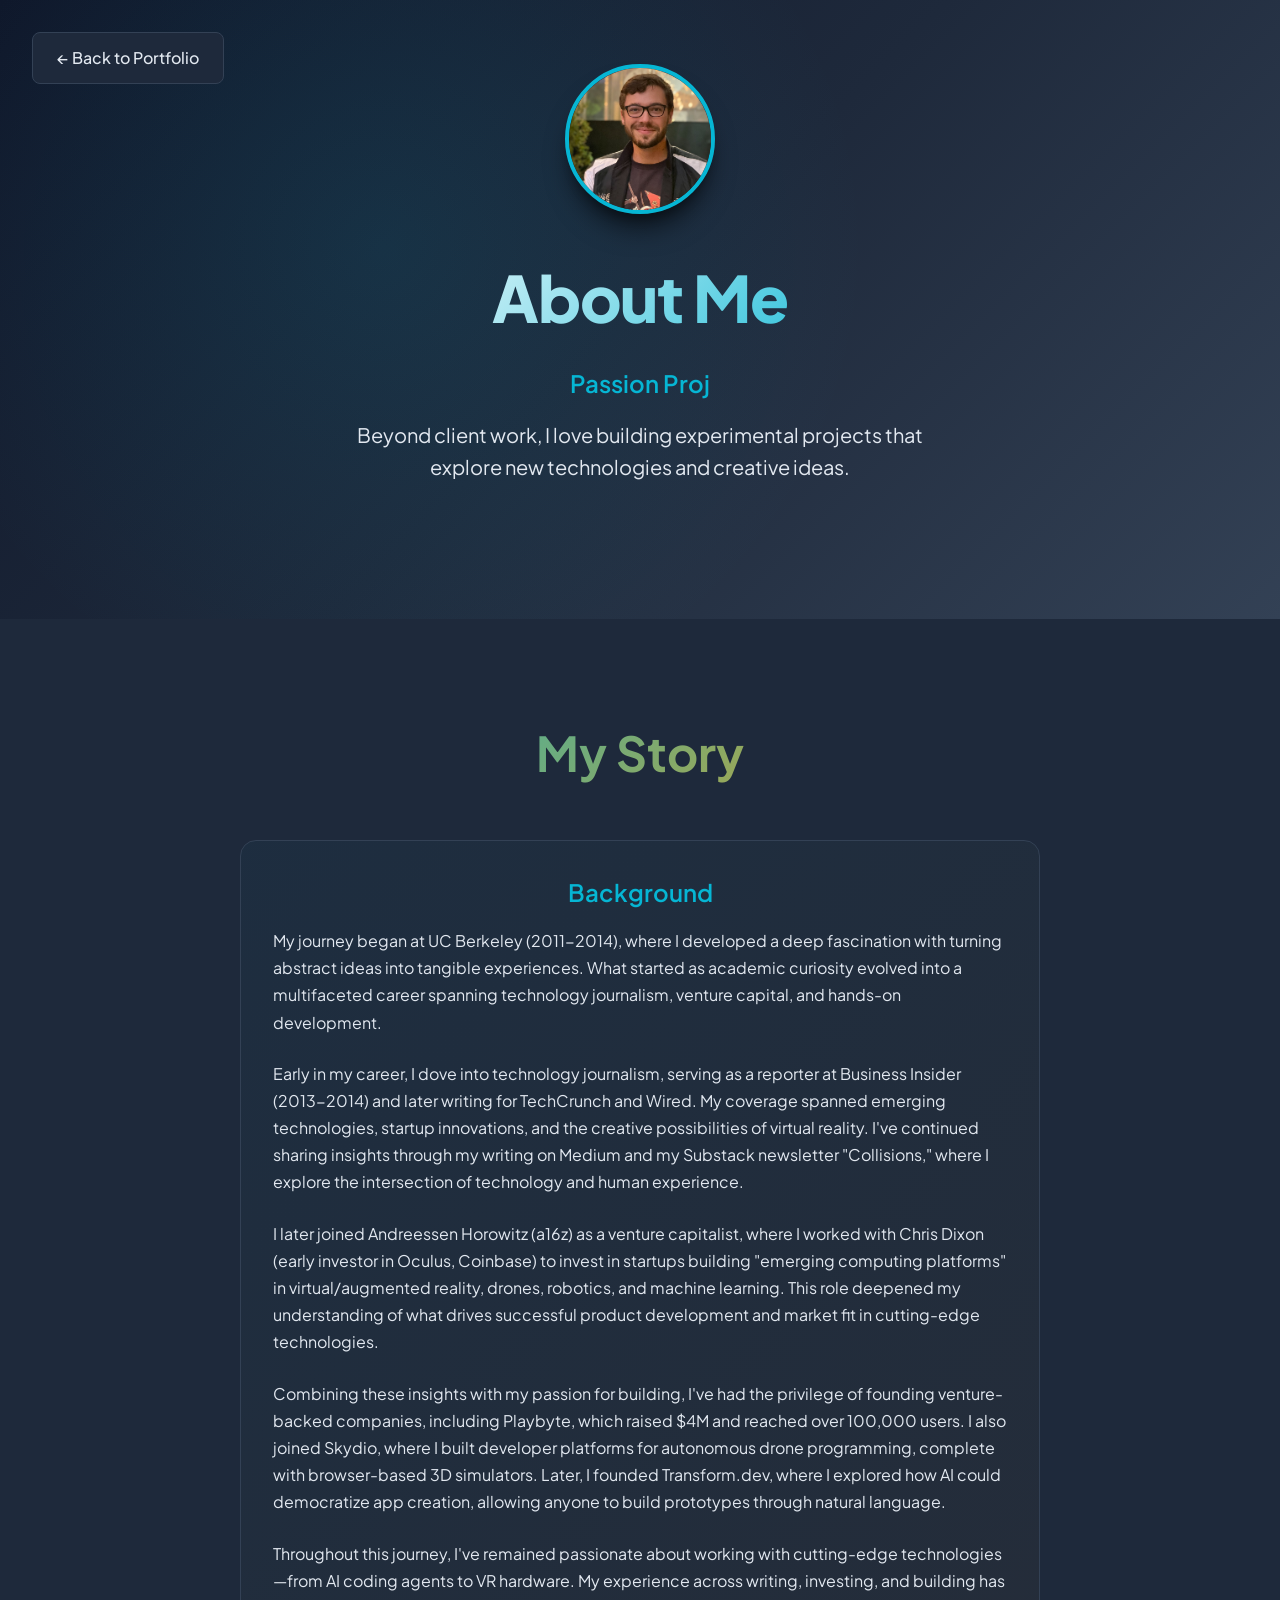
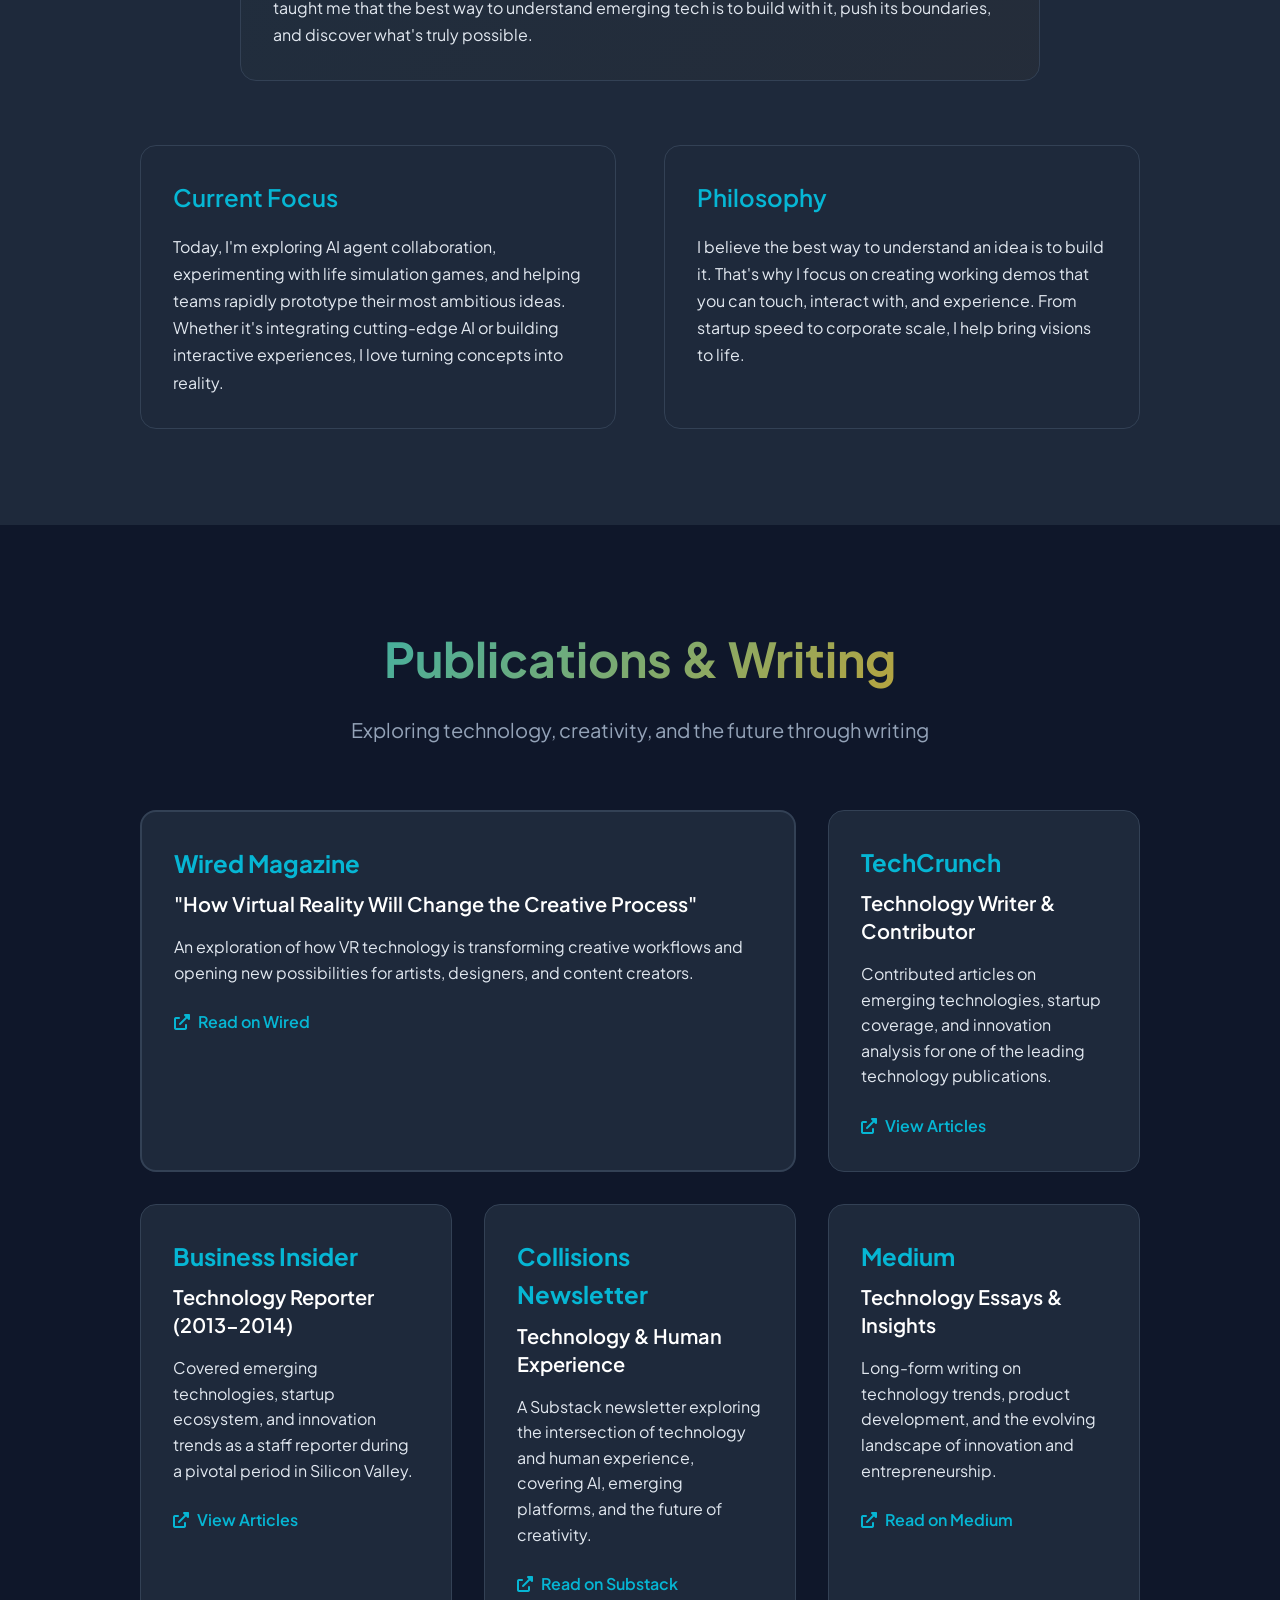
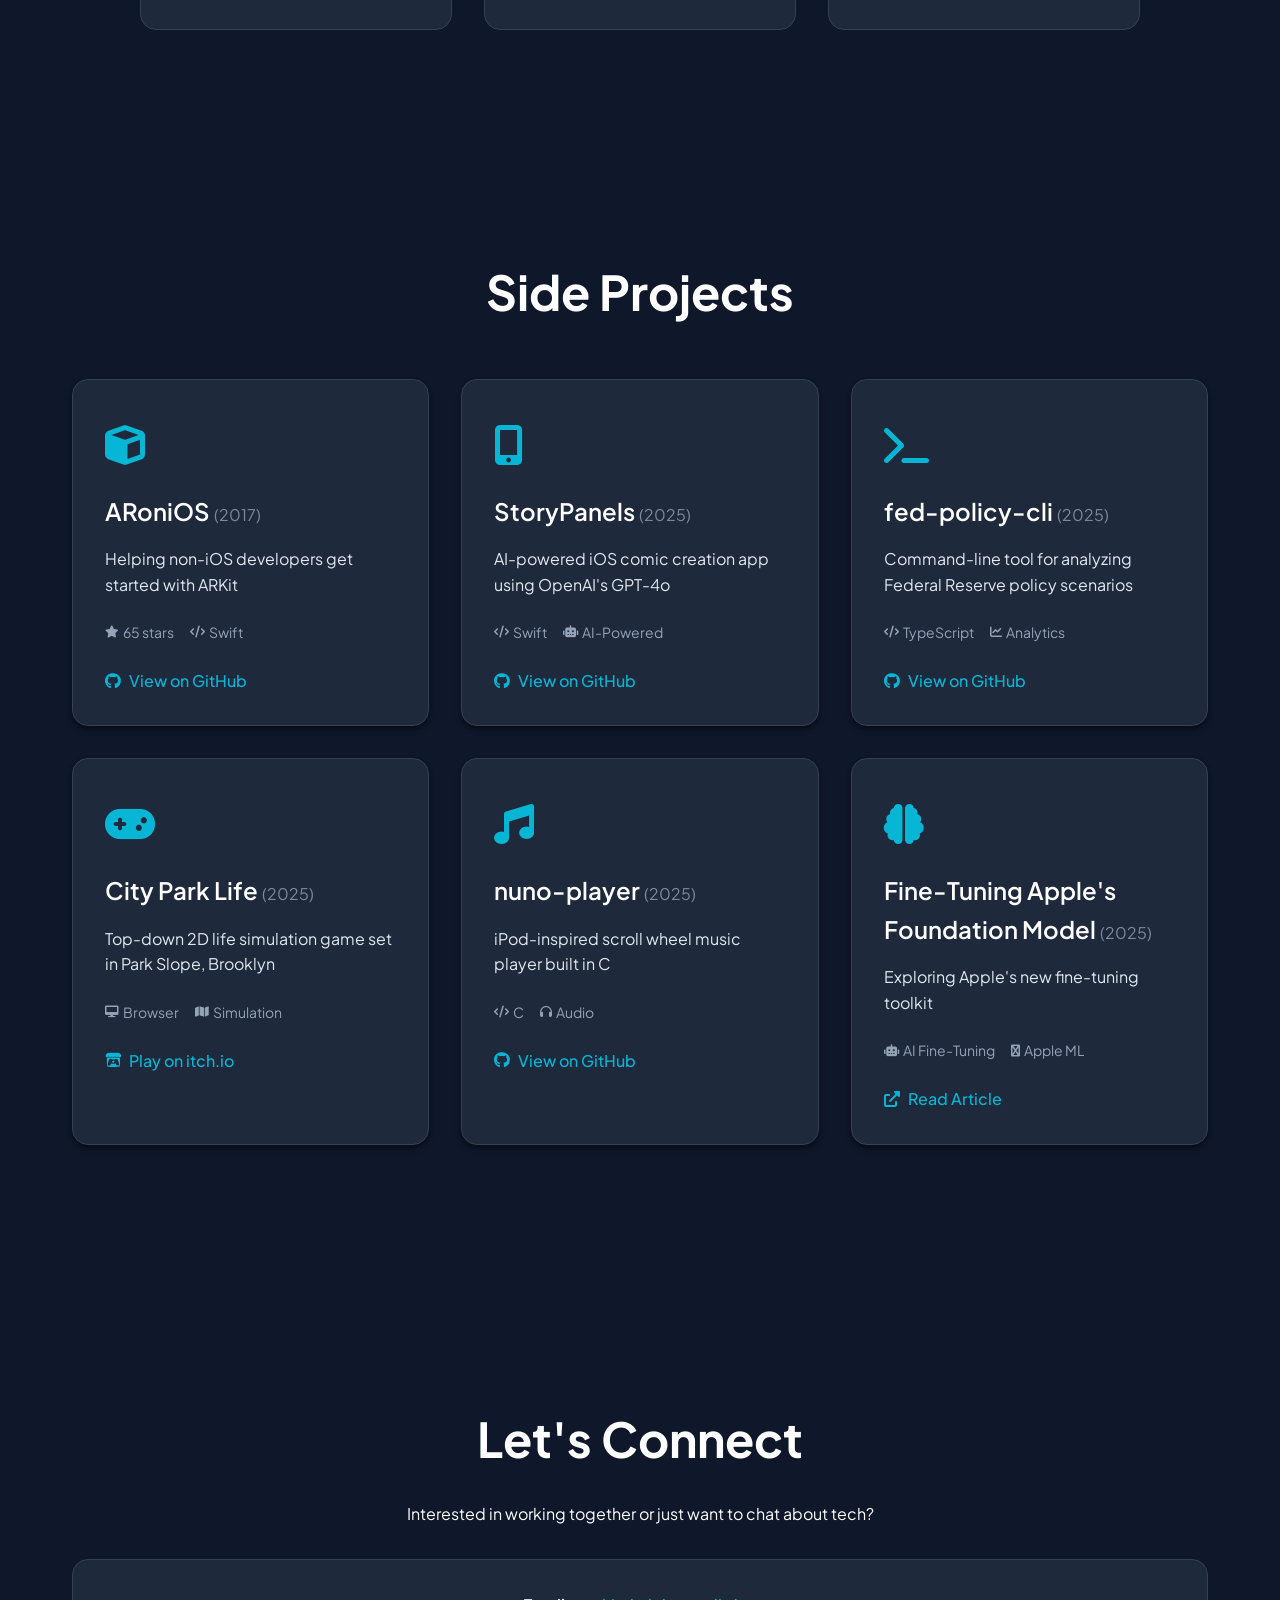
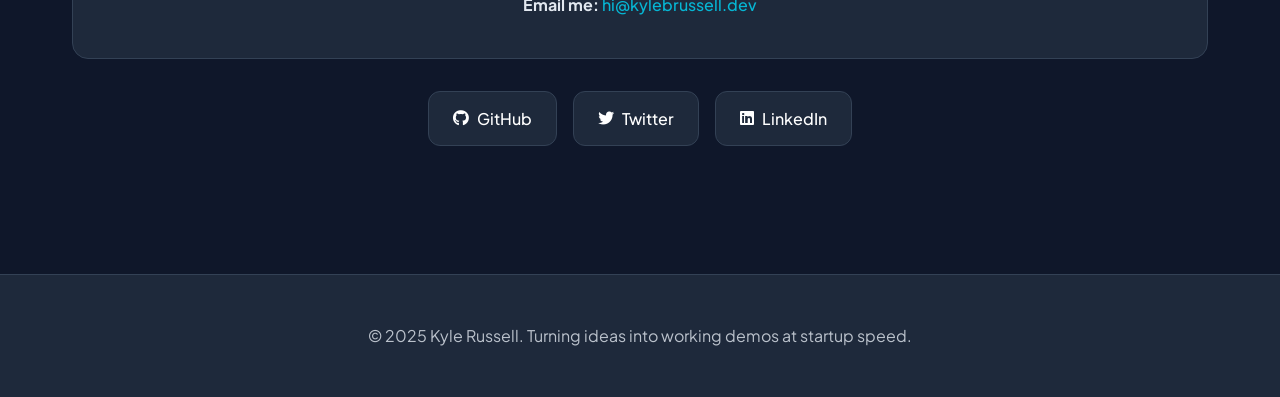
==== commit 28cc188f: "Remove bio intro paragraph for cleaner About page layout - Remove redundant intro paragraph from bio" ====
--- a/about.html
+++ b/about.html
@@ -30,11 +30,7 @@
             <div class="container">
                 <h2>My Story</h2>
                 <div class="bio-content">
-                    <p class="bio-intro">
-                        I'm a technology professional who builds proofs-of-concept and working demos for startups and corporate teams. 
-                        My journey has taken me from UC Berkeley through tech journalism at TechCrunch, venture capital at Andreessen Horowitz, 
-                        to founding venture-backed companies and exploring the cutting edge of AI and virtual reality.
-                    </p>
+                    
                     
                     <div class="bio-featured">
                         <div class="bio-section featured-background">
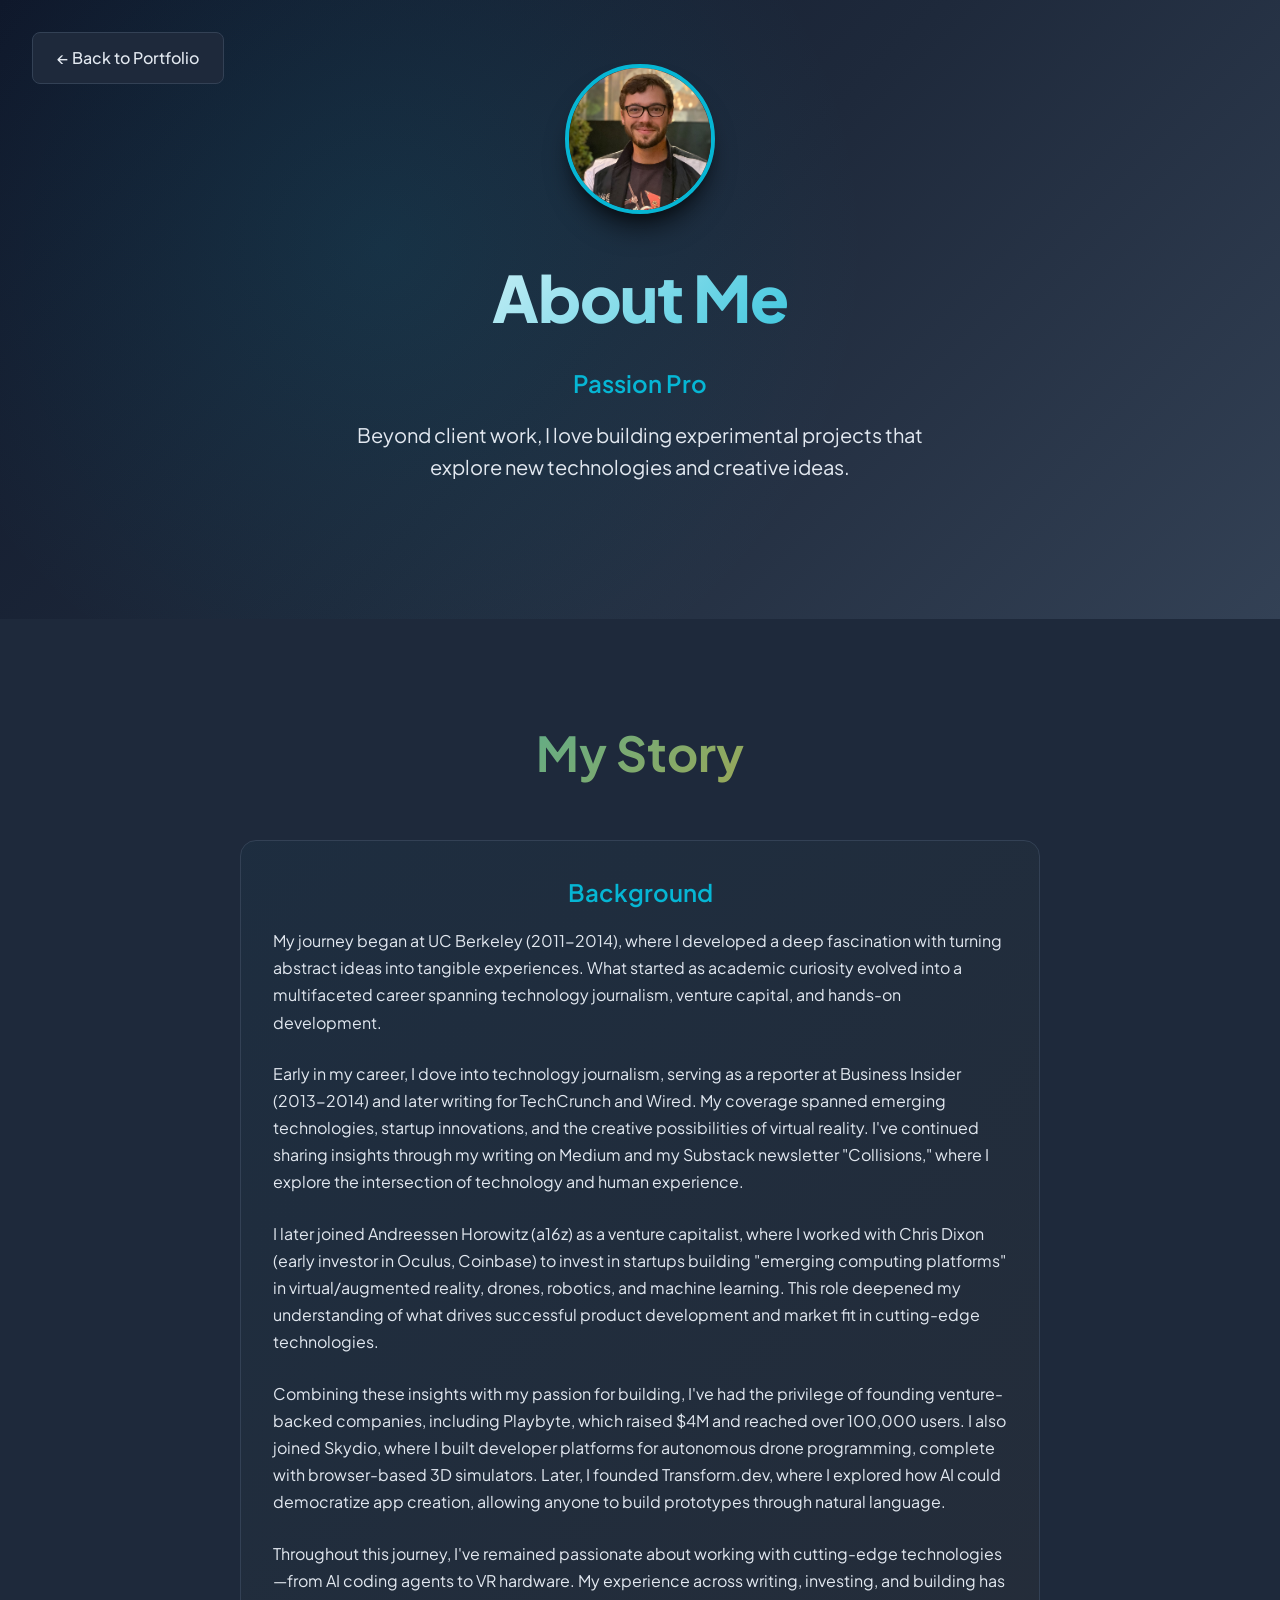
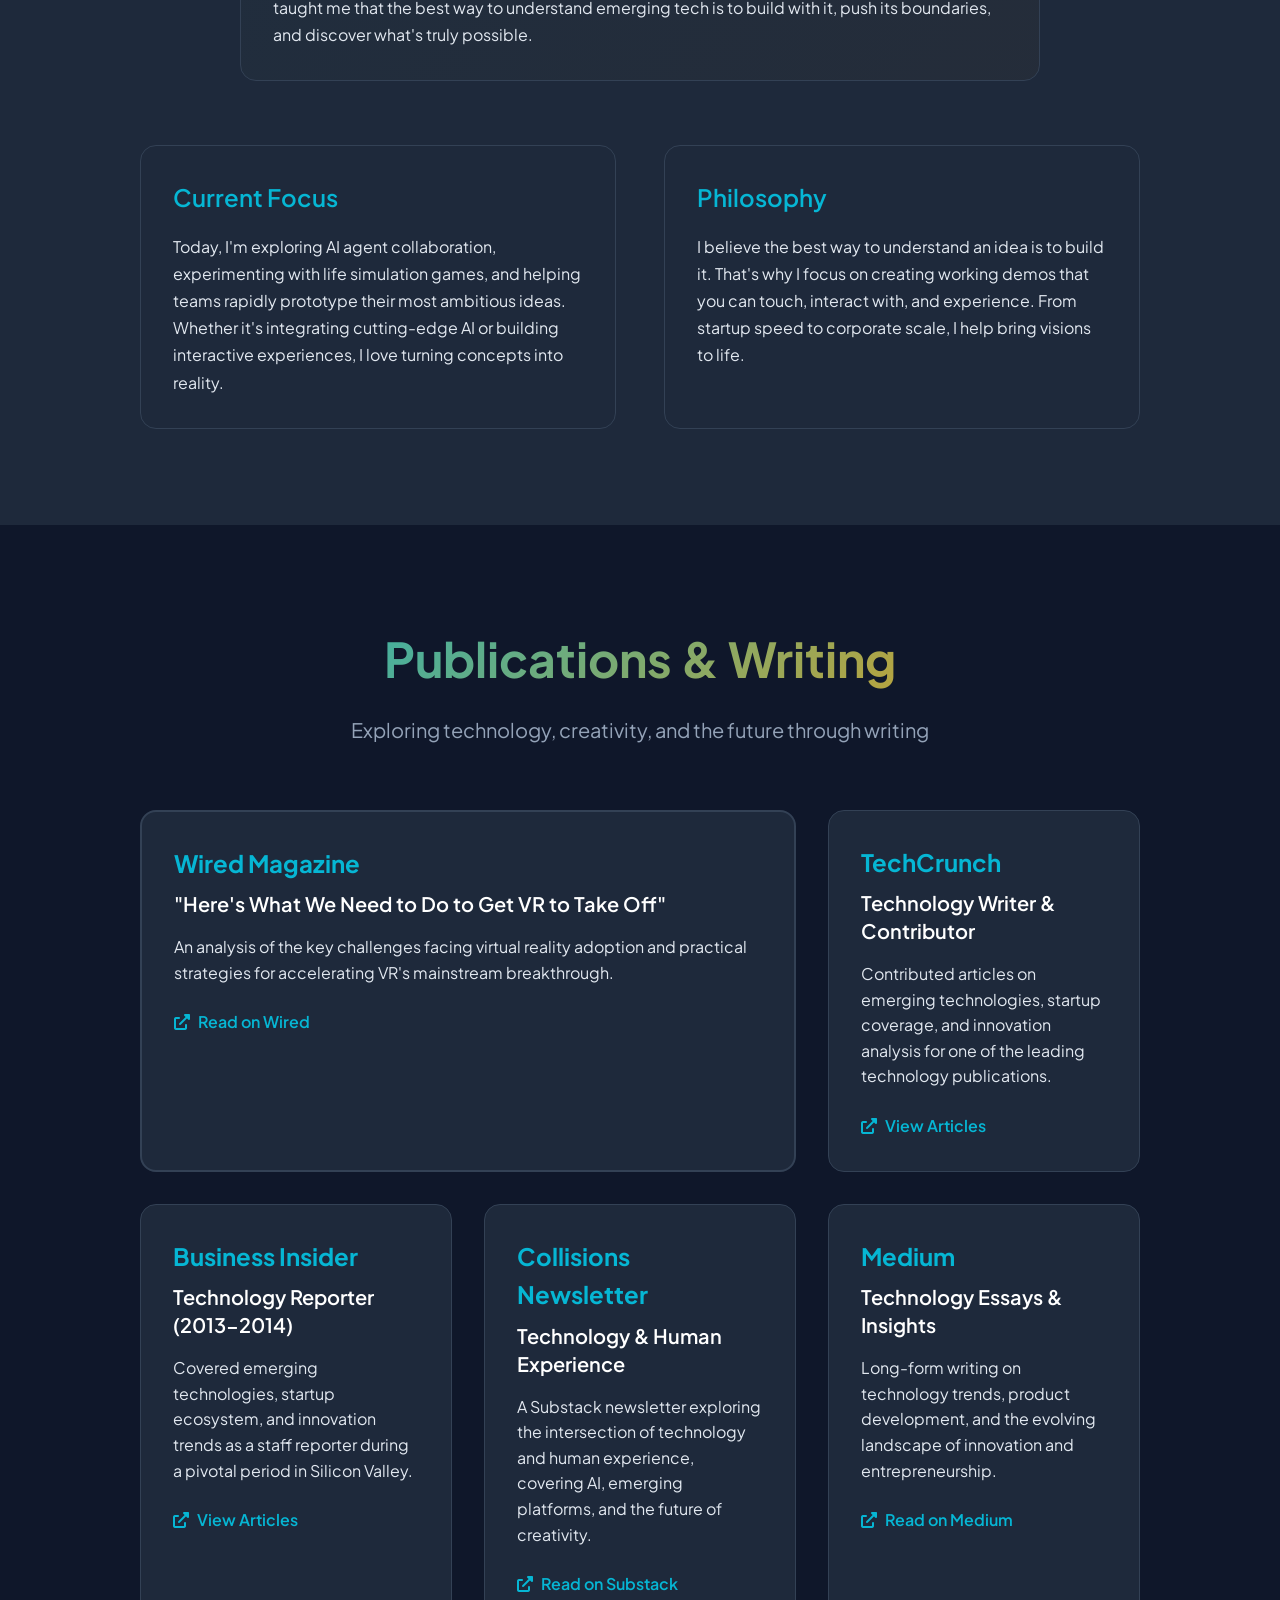
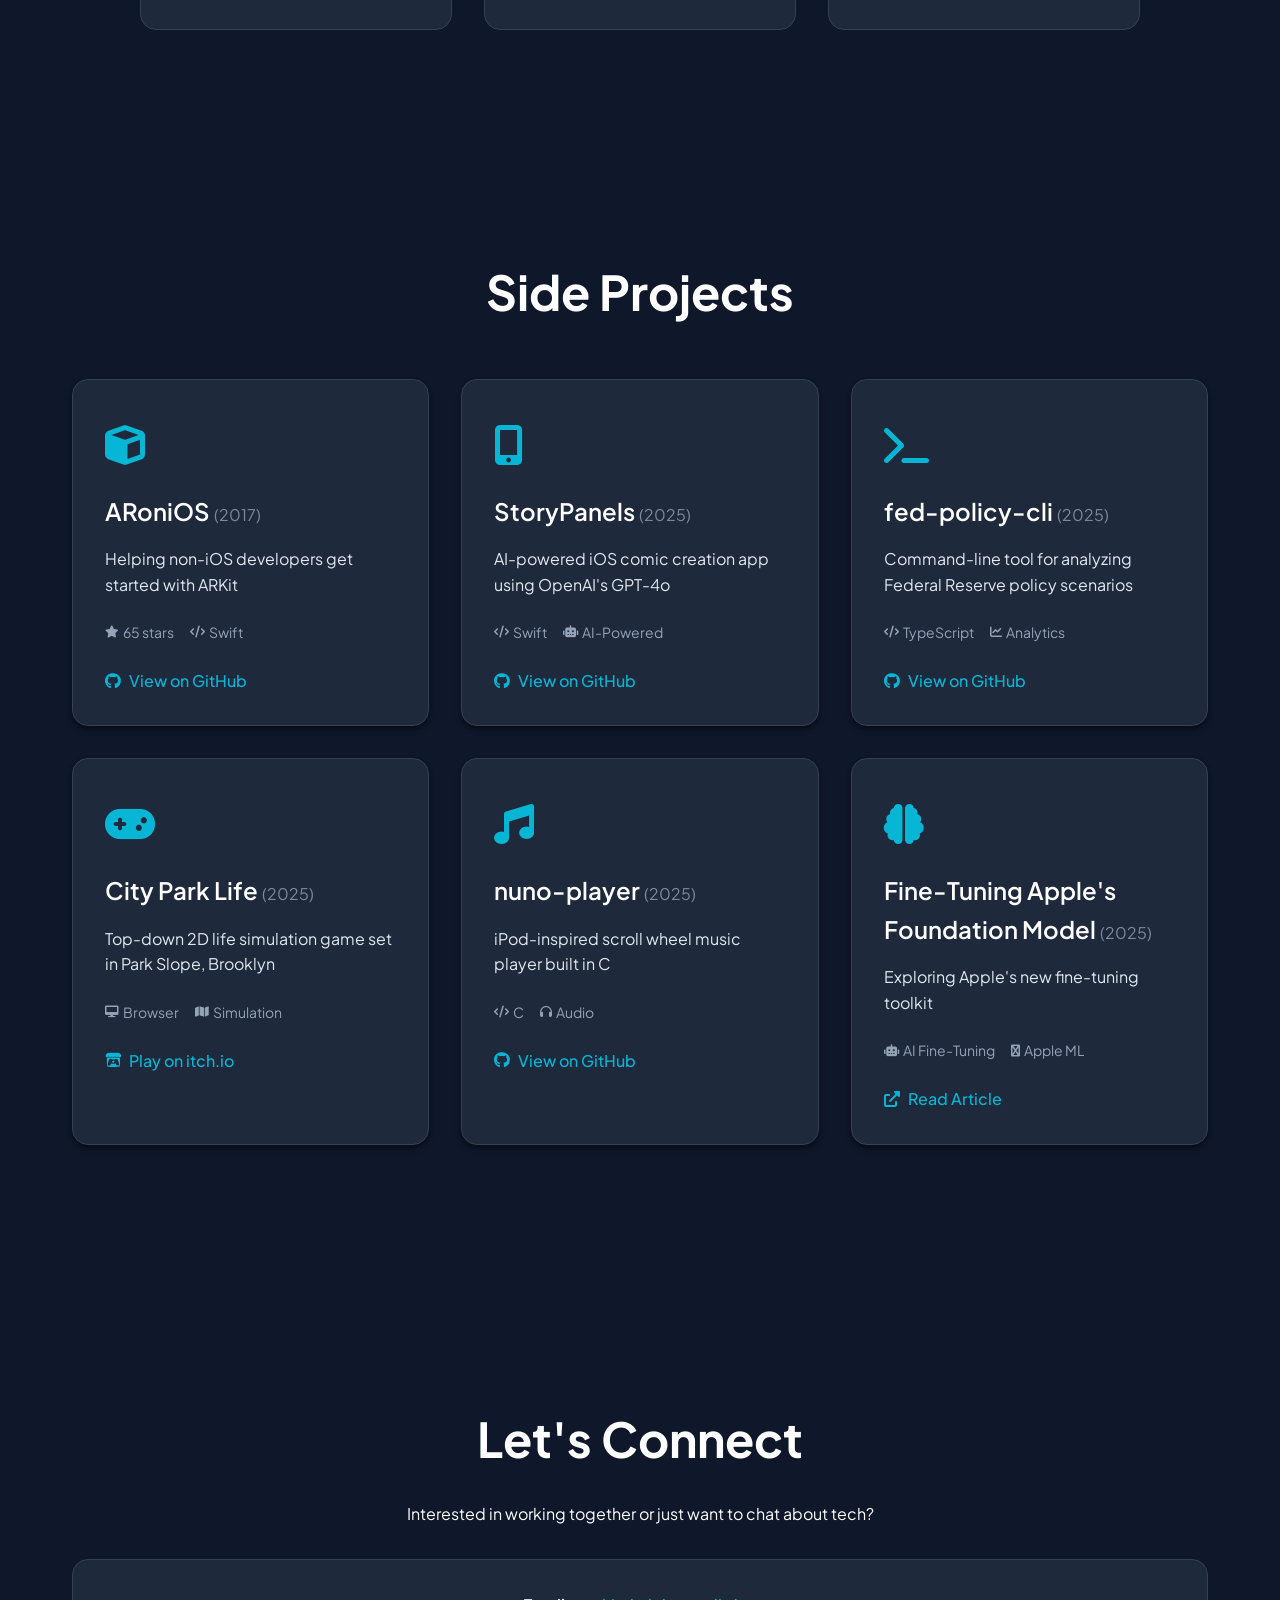
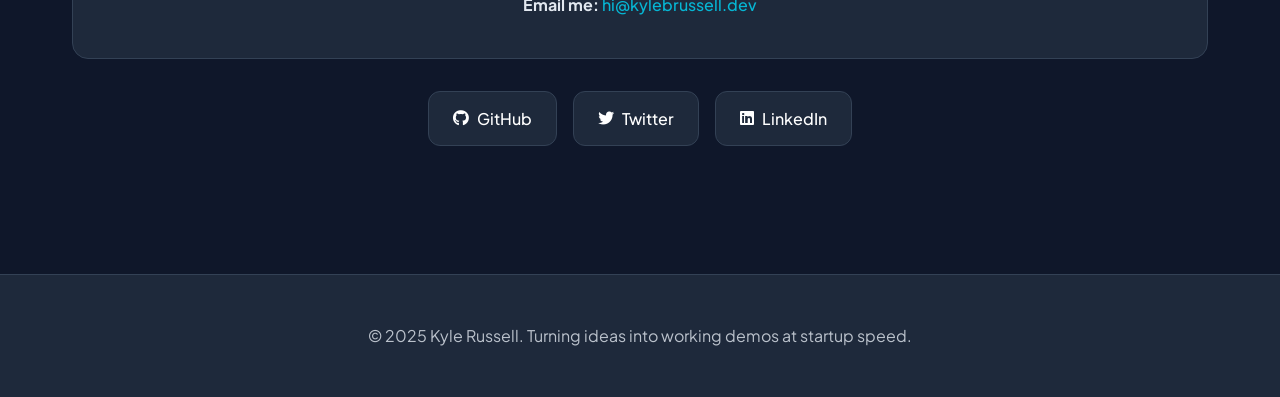
==== commit e7e6b22a: "Correct Wired article title and update description - Fix article title to "Here's What We Need to Do" ====
--- a/about.html
+++ b/about.html
@@ -100,10 +100,10 @@
                     <div class="publication-card featured-publication">
                         <div class="publication-content">
                             <h3>Wired Magazine</h3>
-                            <h4>"How Virtual Reality Will Change the Creative Process"</h4>
-                            <p class="publication-excerpt">
-                                An exploration of how VR technology is transforming creative workflows and opening 
-                                new possibilities for artists, designers, and content creators.
+                            <h4>"Here's What We Need to Do to Get VR to Take Off"</h4>
+                            <p class="publication-excerpt">
+                                An analysis of the key challenges facing virtual reality adoption and practical 
+                                strategies for accelerating VR's mainstream breakthrough.
                             </p>
                             <a href="https://www.wired.com/2015/08/vr-creative-process/" class="publication-link" target="_blank">
                                 <i class="fas fa-external-link-alt"></i> Read on Wired
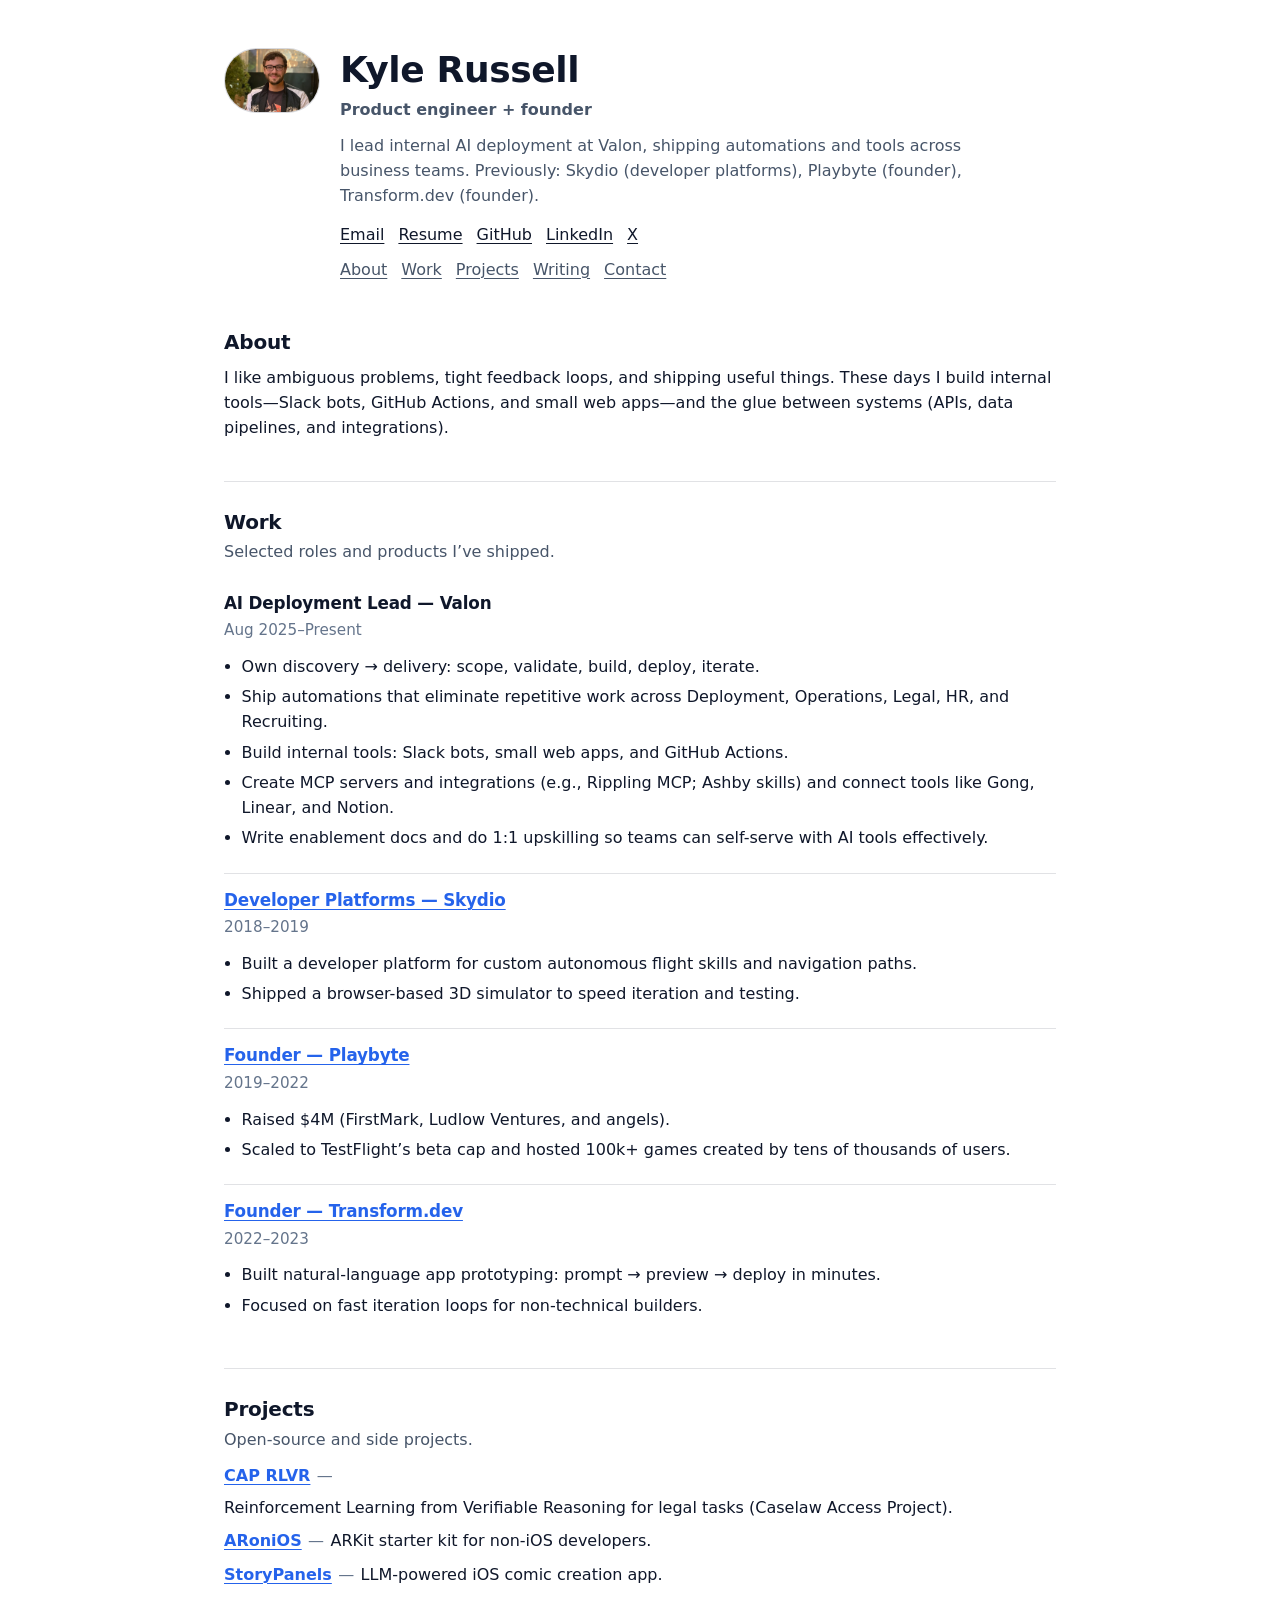
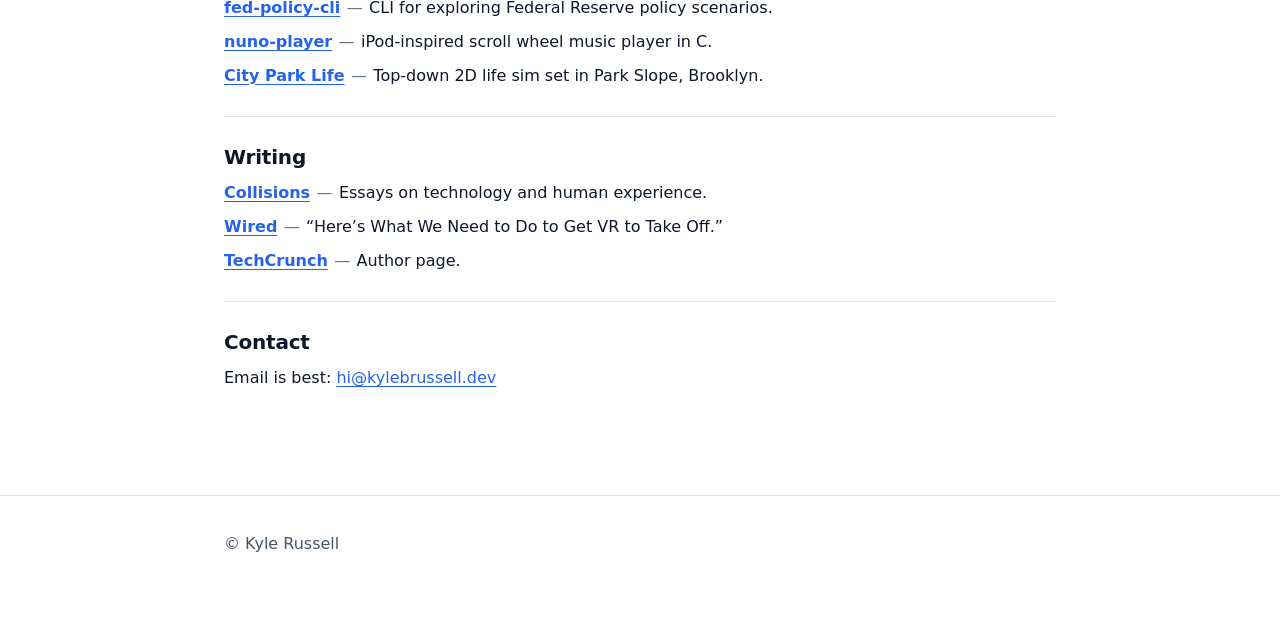
==== commit fd325241: "Refresh site to minimalist portfolio" ====
--- a/about.html
+++ b/about.html
@@ -3,322 +3,12 @@
 <head>
     <meta charset="UTF-8">
     <meta name="viewport" content="width=device-width, initial-scale=1.0">
-    <title>About Kyle Russell - Rapid Prototyping & Demo Development</title>
-    <link rel="stylesheet" href="styles.css?v=3">
-    <link href="https://fonts.googleapis.com/css2?family=Plus+Jakarta+Sans:wght@200;300;400;500;600;700;800&display=swap" rel="stylesheet">
-    <link rel="stylesheet" href="https://cdnjs.cloudflare.com/ajax/libs/font-awesome/6.0.0/css/all.min.css">
+    <title>About — Kyle Russell</title>
+    <meta name="robots" content="noindex">
+    <link rel="canonical" href="https://kylebrussell.dev/#about">
+    <meta http-equiv="refresh" content="0; url=index.html#about">
 </head>
 <body>
-    <header class="hero about-hero">
-        <div class="container">
-            <nav class="about-nav">
-                <a href="index.html" class="nav-link">← Back to Portfolio</a>
-            </nav>
-            <div class="hero-content">
-                <div class="hero-profile">
-                    <img src="./kyle-2019.jpeg" alt="Kyle Russell" class="profile-image">
-                </div>
-                <h1>About Me</h1>
-                <p class="hero-subtitle">Passion Projects & Personal Exploration</p>
-                <p class="hero-description">Beyond client work, I love building experimental projects that explore new technologies and creative ideas.</p>
-            </div>
-        </div>
-    </header>
-
-    <main>
-        <section id="biography" class="biography">
-            <div class="container">
-                <h2>My Story</h2>
-                <div class="bio-content">
-                    
-                    
-                    <div class="bio-featured">
-                        <div class="bio-section featured-background">
-                            <h3>Background</h3>
-                            <p>
-                                My journey began at UC Berkeley (2011-2014), where I developed a deep fascination with turning 
-                                abstract ideas into tangible experiences. What started as academic curiosity evolved into a 
-                                multifaceted career spanning technology journalism, venture capital, and hands-on development.
-                            </p>
-                            <p>
-                                Early in my career, I dove into technology journalism, serving as a reporter at Business Insider 
-                                (2013-2014) and later writing for TechCrunch and Wired. My coverage spanned emerging technologies, 
-                                startup innovations, and the creative possibilities of virtual reality. I've continued sharing 
-                                insights through my writing on Medium and my Substack newsletter "Collisions," where I explore 
-                                the intersection of technology and human experience.
-                            </p>
-                            <p>
-                                I later joined Andreessen Horowitz (a16z) as a venture capitalist, where I worked with Chris Dixon 
-                                (early investor in Oculus, Coinbase) to invest in startups building "emerging computing platforms" 
-                                in virtual/augmented reality, drones, robotics, and machine learning. This role deepened my 
-                                understanding of what drives successful product development and market fit in cutting-edge technologies.
-                            </p>
-                            <p>
-                                Combining these insights with my passion for building, I've had the privilege of founding venture-backed 
-                                companies, including Playbyte, which raised $4M and reached over 100,000 users. I also joined Skydio, 
-                                where I built developer platforms for autonomous drone programming, complete with browser-based 3D simulators. 
-                                Later, I founded Transform.dev, where I explored how AI could democratize app creation, allowing anyone to 
-                                build prototypes through natural language.
-                            </p>
-                            <p>
-                                Throughout this journey, I've remained passionate about working with cutting-edge technologies—from 
-                                AI coding agents to VR hardware. My experience across writing, investing, and building has taught me 
-                                that the best way to understand emerging tech is to build with it, push its boundaries, and 
-                                discover what's truly possible.
-                            </p>
-                        </div>
-                    </div>
-                    
-                    <div class="bio-grid">
-                        <div class="bio-section">
-                            <h3>Current Focus</h3>
-                            <p>
-                                Today, I'm exploring AI agent collaboration, experimenting with life simulation games, 
-                                and helping teams rapidly prototype their most ambitious ideas. Whether it's integrating 
-                                cutting-edge AI or building interactive experiences, I love turning concepts into reality.
-                            </p>
-                        </div>
-                        
-                        <div class="bio-section">
-                            <h3>Philosophy</h3>
-                            <p>
-                                I believe the best way to understand an idea is to build it. That's why I focus on creating 
-                                working demos that you can touch, interact with, and experience. From startup speed to 
-                                corporate scale, I help bring visions to life.
-                            </p>
-                        </div>
-                    </div>
-                </div>
-            </div>
-        </section>
-
-        <section id="publications" class="publications">
-            <div class="container">
-                <h2>Publications & Writing</h2>
-                <p class="section-subtitle">Exploring technology, creativity, and the future through writing</p>
-                <div class="publications-grid">
-                    <div class="publication-card featured-publication">
-                        <div class="publication-content">
-                            <h3>Wired Magazine</h3>
-                            <h4>"Here's What We Need to Do to Get VR to Take Off"</h4>
-                            <p class="publication-excerpt">
-                                An analysis of the key challenges facing virtual reality adoption and practical 
-                                strategies for accelerating VR's mainstream breakthrough.
-                            </p>
-                            <a href="https://www.wired.com/2015/08/vr-creative-process/" class="publication-link" target="_blank">
-                                <i class="fas fa-external-link-alt"></i> Read on Wired
-                            </a>
-                        </div>
-                    </div>
-
-                    <div class="publication-card">
-                        <div class="publication-content">
-                            <h3>TechCrunch</h3>
-                            <h4>Technology Writer & Contributor</h4>
-                            <p class="publication-excerpt">
-                                Contributed articles on emerging technologies, startup coverage, and innovation 
-                                analysis for one of the leading technology publications.
-                            </p>
-                            <a href="https://techcrunch.com/author/kyle-russell/" class="publication-link" target="_blank">
-                                <i class="fas fa-external-link-alt"></i> View Articles
-                            </a>
-                        </div>
-                    </div>
-
-                    <div class="publication-card">
-                        <div class="publication-content">
-                            <h3>Business Insider</h3>
-                            <h4>Technology Reporter (2013-2014)</h4>
-                            <p class="publication-excerpt">
-                                Covered emerging technologies, startup ecosystem, and innovation trends as a 
-                                staff reporter during a pivotal period in Silicon Valley.
-                            </p>
-                            <a href="https://www.businessinsider.com/author/kyle-russell" class="publication-link" target="_blank">
-                                <i class="fas fa-external-link-alt"></i> View Articles
-                            </a>
-                        </div>
-                    </div>
-
-                    <div class="publication-card">
-                        <div class="publication-content">
-                            <h3>Collisions Newsletter</h3>
-                            <h4>Technology & Human Experience</h4>
-                            <p class="publication-excerpt">
-                                A Substack newsletter exploring the intersection of technology and human experience, 
-                                covering AI, emerging platforms, and the future of creativity.
-                            </p>
-                            <a href="https://collisions.substack.com/" class="publication-link" target="_blank">
-                                <i class="fas fa-external-link-alt"></i> Read on Substack
-                            </a>
-                        </div>
-                    </div>
-
-                    <div class="publication-card">
-                        <div class="publication-content">
-                            <h3>Medium</h3>
-                            <h4>Technology Essays & Insights</h4>
-                            <p class="publication-excerpt">
-                                Long-form writing on technology trends, product development, and the evolving 
-                                landscape of innovation and entrepreneurship.
-                            </p>
-                            <a href="https://medium.com/@kylebrussell" class="publication-link" target="_blank">
-                                <i class="fas fa-external-link-alt"></i> Read on Medium
-                            </a>
-                        </div>
-                    </div>
-                </div>
-            </div>
-        </section>
-
-        <section id="projects" class="projects">
-            <div class="container">
-                <h2>Side Projects</h2>
-                <div class="projects-grid">
-                    <div class="project-card">
-                        <div class="card-icon">
-                            <i class="fas fa-cube"></i>
-                        </div>
-                        <h3>ARoniOS <span class="project-year">(2017)</span></h3>
-                        <p>Helping non-iOS developers get started with ARKit</p>
-                        <div class="project-stats">
-                            <span class="stat">
-                                <i class="fas fa-star"></i> 65 stars
-                            </span>
-                            <span class="stat">
-                                <i class="fas fa-code"></i> Swift
-                            </span>
-                        </div>
-                        <a href="https://github.com/kylebrussell/ARoniOS" class="project-link">
-                            <i class="fab fa-github"></i> View on GitHub
-                        </a>
-                    </div>
-
-                    <div class="project-card">
-                        <div class="card-icon">
-                            <i class="fas fa-mobile-alt"></i>
-                        </div>
-                        <h3>StoryPanels <span class="project-year">(2025)</span></h3>
-                        <p>AI-powered iOS comic creation app using OpenAI's GPT-4o</p>
-                        <div class="project-stats">
-                            <span class="stat">
-                                <i class="fas fa-code"></i> Swift
-                            </span>
-                            <span class="stat">
-                                <i class="fas fa-robot"></i> AI-Powered
-                            </span>
-                        </div>
-                        <a href="https://github.com/kylebrussell/StoryPanels" class="project-link">
-                            <i class="fab fa-github"></i> View on GitHub
-                        </a>
-                    </div>
-
-                    <div class="project-card">
-                        <div class="card-icon">
-                            <i class="fas fa-terminal"></i>
-                        </div>
-                        <h3>fed-policy-cli <span class="project-year">(2025)</span></h3>
-                        <p>Command-line tool for analyzing Federal Reserve policy scenarios</p>
-                        <div class="project-stats">
-                            <span class="stat">
-                                <i class="fas fa-code"></i> TypeScript
-                            </span>
-                            <span class="stat">
-                                <i class="fas fa-chart-line"></i> Analytics
-                            </span>
-                        </div>
-                        <a href="https://github.com/kylebrussell/fed-policy-cli" class="project-link">
-                            <i class="fab fa-github"></i> View on GitHub
-                        </a>
-                    </div>
-
-                    <div class="project-card">
-                        <div class="card-icon">
-                            <i class="fas fa-gamepad"></i>
-                        </div>
-                        <h3>City Park Life <span class="project-year">(2025)</span></h3>
-                        <p>Top-down 2D life simulation game set in Park Slope, Brooklyn</p>
-                        <div class="project-stats">
-                            <span class="stat">
-                                <i class="fas fa-desktop"></i> Browser
-                            </span>
-                            <span class="stat">
-                                <i class="fas fa-map"></i> Simulation
-                            </span>
-                        </div>
-                        <a href="https://kylebrussell.itch.io/" class="project-link">
-                            <i class="fab fa-itch-io"></i> Play on itch.io
-                        </a>
-                    </div>
-
-                    <div class="project-card">
-                        <div class="card-icon">
-                            <i class="fas fa-music"></i>
-                        </div>
-                        <h3>nuno-player <span class="project-year">(2025)</span></h3>
-                        <p>iPod-inspired scroll wheel music player built in C</p>
-                        <div class="project-stats">
-                            <span class="stat">
-                                <i class="fas fa-code"></i> C
-                            </span>
-                            <span class="stat">
-                                <i class="fas fa-headphones"></i> Audio
-                            </span>
-                        </div>
-                        <a href="https://github.com/kylebrussell/nuno-player" class="project-link">
-                            <i class="fab fa-github"></i> View on GitHub
-                        </a>
-                    </div>
-
-                    <div class="project-card">
-                        <div class="card-icon">
-                            <i class="fas fa-brain"></i>
-                        </div>
-                        <h3>Fine-Tuning Apple's Foundation Model <span class="project-year">(2025)</span></h3>
-                        <p>Exploring Apple's new fine-tuning toolkit</p>
-                        <div class="project-stats">
-                            <span class="stat">
-                                <i class="fas fa-robot"></i> AI Fine-Tuning
-                            </span>
-                            <span class="stat">
-                                <i class="fas fa-apple"></i> Apple ML
-                            </span>
-                        </div>
-                        <a href="https://collisions.substack.com/p/fine-tuning-apples-new-foundation" class="project-link">
-                            <i class="fas fa-external-link-alt"></i> Read Article
-                        </a>
-                    </div>
-                </div>
-            </div>
-        </section>
-
-        <section id="contact" class="contact">
-            <div class="container">
-                <h2>Let's Connect</h2>
-                <p>Interested in working together or just want to chat about tech?</p>
-                <div class="contact-cta">
-                    <p><strong>Email me:</strong> <a href="mailto:hi@kylebrussell.dev">hi@kylebrussell.dev</a></p>
-                </div>
-                <div class="contact-links">
-                    <a href="https://github.com/kylebrussell" class="contact-link">
-                        <i class="fab fa-github"></i> GitHub
-                    </a>
-                    <a href="https://x.com/kylebrussell" class="contact-link">
-                        <i class="fab fa-twitter"></i> Twitter
-                    </a>
-                    <a href="https://www.linkedin.com/in/kyle-russell-32a49668/" class="contact-link">
-                        <i class="fab fa-linkedin"></i> LinkedIn
-                    </a>
-                </div>
-            </div>
-        </section>
-    </main>
-
-    <footer>
-        <div class="container">
-            <p>&copy; 2025 Kyle Russell. Turning ideas into working demos at startup speed.</p>
-        </div>
-    </footer>
-
-    <script src="script.js"></script>
+    <p>Redirecting… <a href="index.html#about">Go to About</a></p>
 </body>
-</html>+</html>
